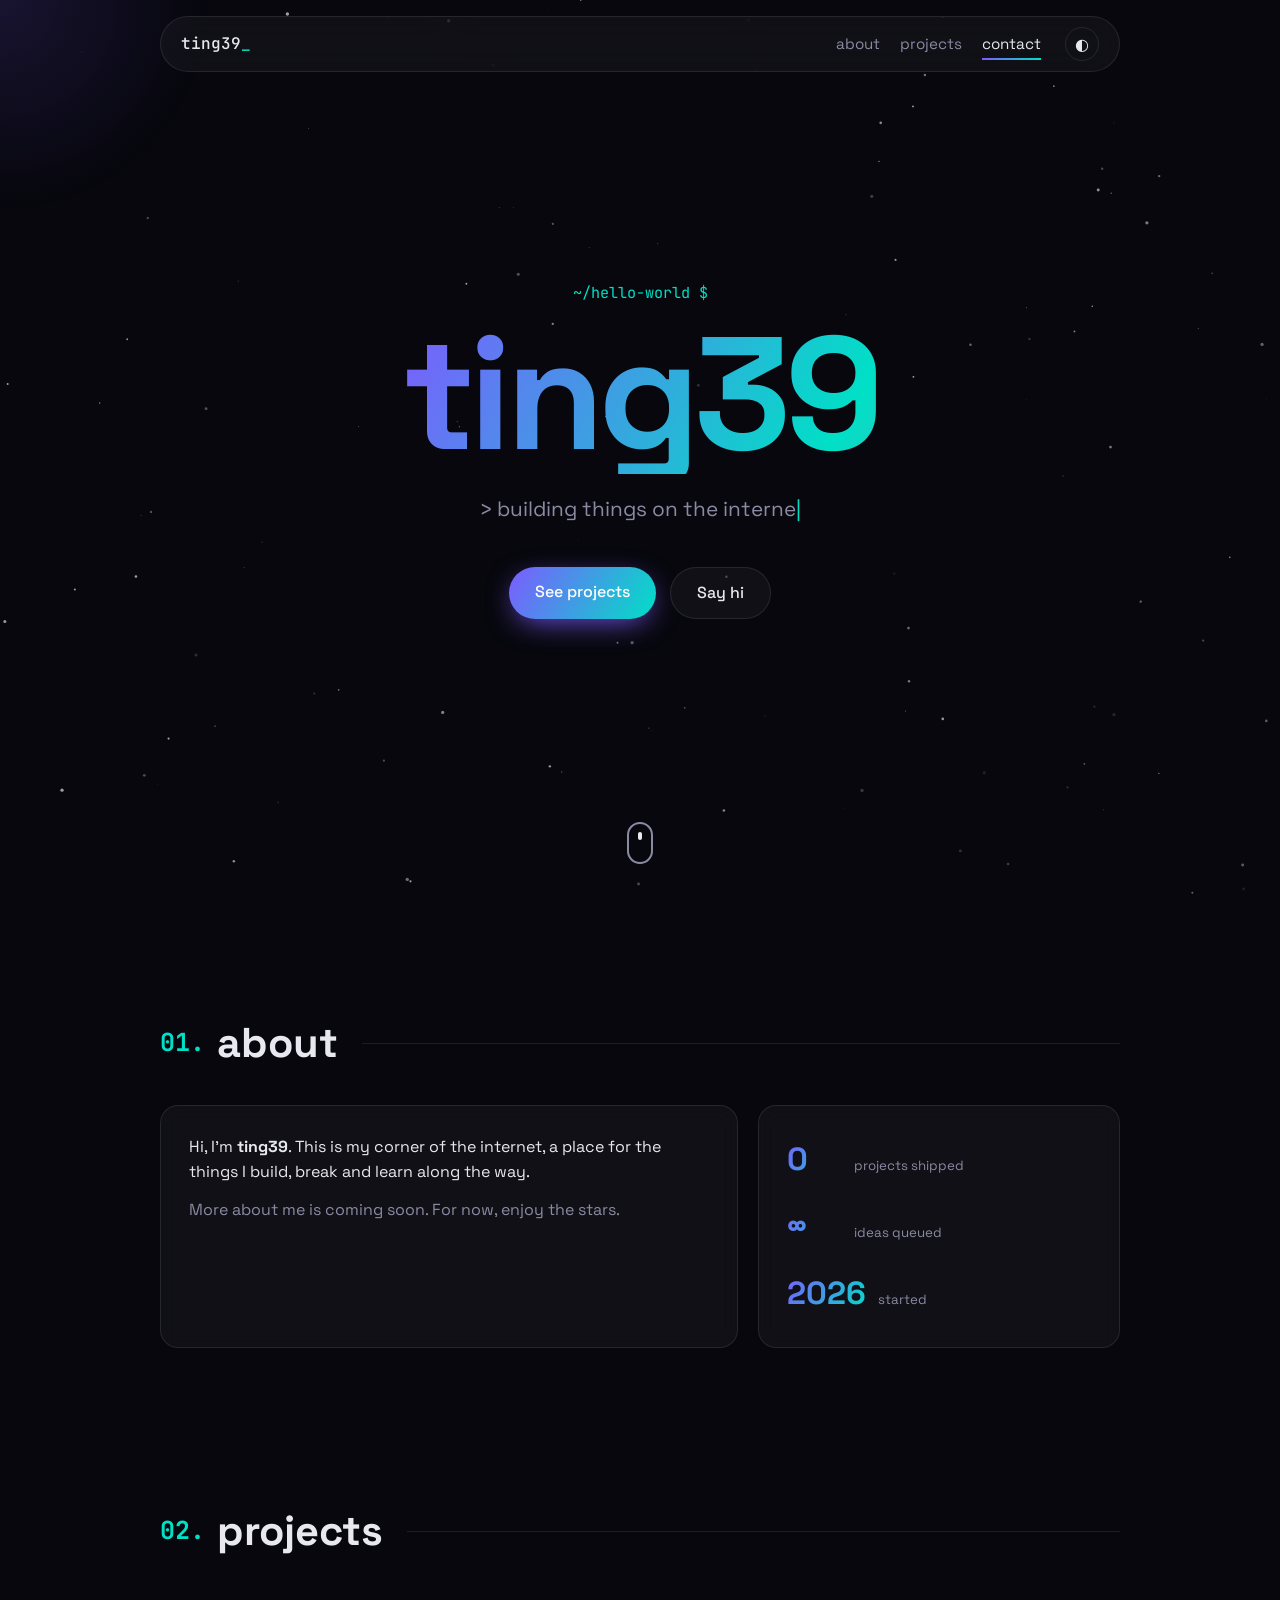
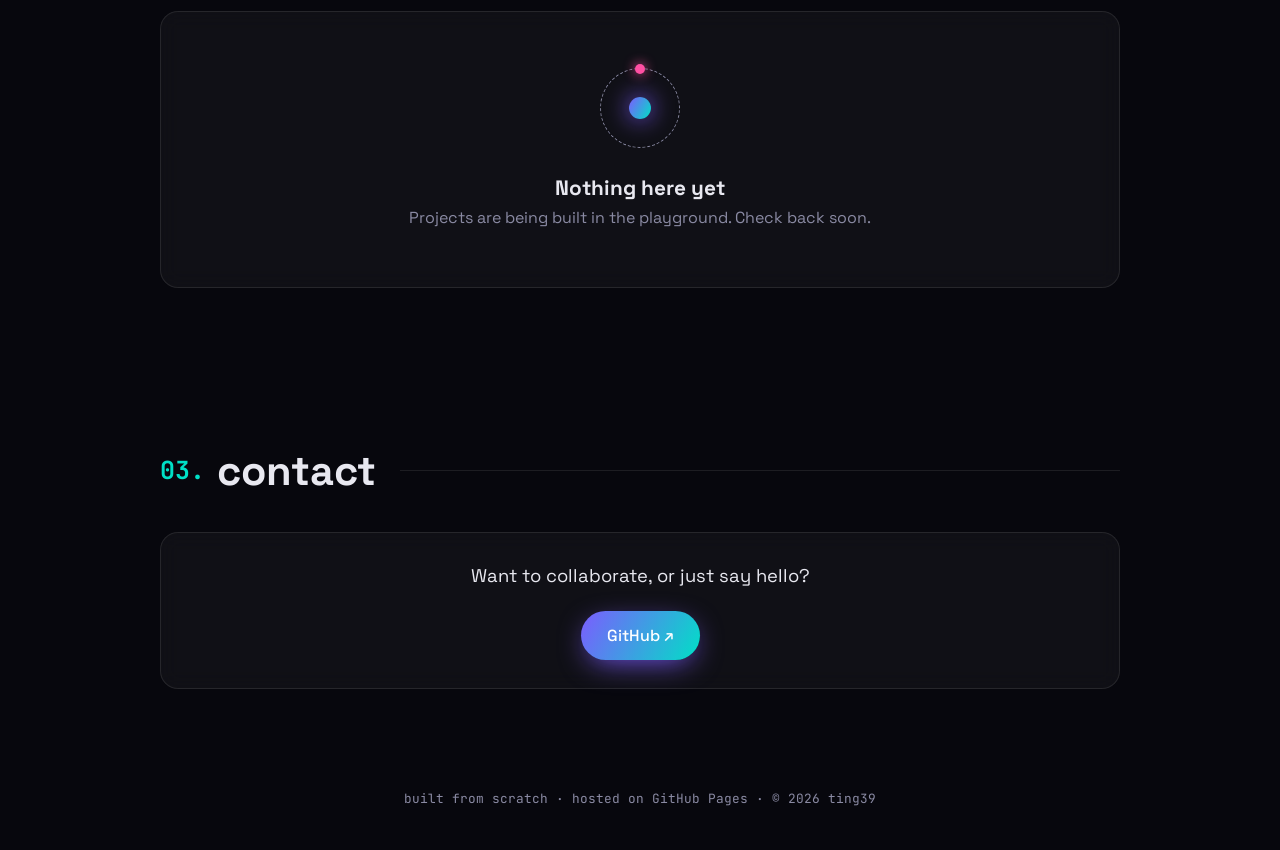
==== index.html @ 43d76b83 "Initial homepage: starfield hero, about, projects, contact Co-Authored-By: Claude Opus 5.5 <noreply@" ====
<!doctype html>
<html lang="en">
<head>
  <meta charset="utf-8">
  <meta name="viewport" content="width=device-width, initial-scale=1">
  <title>ting39</title>
  <meta name="description" content="ting39 — personal homepage, projects and experiments.">
  <link rel="icon" href="data:image/svg+xml,<svg xmlns='http://www.w3.org/2000/svg' viewBox='0 0 100 100'><text y='.9em' font-size='90'>✦</text></svg>">
  <link rel="preconnect" href="https://fonts.googleapis.com">
  <link rel="preconnect" href="https://fonts.gstatic.com" crossorigin>
  <link href="https://fonts.googleapis.com/css2?family=Space+Grotesk:wght@400;500;700&family=JetBrains+Mono:wght@400;500&display=swap" rel="stylesheet">
  <link rel="stylesheet" href="style.css">
</head>
<body>
  <canvas id="sky" aria-hidden="true"></canvas>
  <div class="cursor-glow" aria-hidden="true"></div>

  <header class="nav">
    <a class="logo" href="#top">ting39<span class="blink">_</span></a>
    <nav>
      <a href="#about">about</a>
      <a href="#projects">projects</a>
      <a href="#contact">contact</a>
    </nav>
    <button class="theme-toggle" id="themeToggle" aria-label="Toggle light/dark theme">◐</button>
  </header>

  <main id="top">
    <!-- HERO -->
    <section class="hero">
      <p class="mono kicker">~/hello-world $</p>
      <h1 class="glitch" data-text="ting39">ting39</h1>
      <p class="tagline">
        <span class="mono">&gt;</span> <span id="typed"></span><span class="caret">|</span>
      </p>
      <div class="hero-actions">
        <a class="btn primary" href="#projects">See projects</a>
        <a class="btn ghost" href="#contact">Say hi</a>
      </div>
      <a class="scroll-hint" href="#about" aria-label="Scroll down"><span></span></a>
    </section>

    <!-- ABOUT -->
    <section id="about" class="section reveal">
      <h2><span class="num">01.</span> about</h2>
      <div class="about-grid">
        <div class="card about-text">
          <p>Hi, I'm <strong>ting39</strong>. This is my corner of the internet, a place for the things I build, break and learn along the way.</p>
          <p class="muted">More about me is coming soon. For now, enjoy the stars.</p>
        </div>
        <div class="card stats">
          <div><span class="stat" data-count="0">0</span><small>projects shipped</small></div>
          <div><span class="stat">∞</span><small>ideas queued</small></div>
          <div><span class="stat" id="year"></span><small>started</small></div>
        </div>
      </div>
    </section>

    <!-- PROJECTS -->
    <section id="projects" class="section reveal">
      <h2><span class="num">02.</span> projects</h2>
      <div class="filters" id="filters"></div>
      <div class="project-grid" id="projectGrid"></div>
      <div class="empty card" id="emptyState" hidden>
        <div class="orbit"><span></span></div>
        <h3>Nothing here yet</h3>
        <p class="muted">Projects are being built in the playground. Check back soon.</p>
      </div>
    </section>

    <!-- CONTACT -->
    <section id="contact" class="section reveal">
      <h2><span class="num">03.</span> contact</h2>
      <div class="card contact">
        <p>Want to collaborate, or just say hello?</p>
        <div class="links">
          <a class="btn primary" href="https://github.com/ting39" target="_blank" rel="noopener">GitHub ↗</a>
        </div>
      </div>
    </section>
  </main>

  <footer>
    <p class="mono">built from scratch · hosted on GitHub Pages · © <span id="footYear"></span> ting39</p>
  </footer>

  <script src="projects.js"></script>
  <script src="script.js"></script>
</body>
</html>
---- style.css ----
:root {
  --bg: #07070d;
  --bg-2: #0e0e1a;
  --fg: #e8e8f0;
  --muted: #8a8aa3;
  --card: rgba(255, 255, 255, 0.04);
  --border: rgba(255, 255, 255, 0.09);
  --a1: #7c5cff;
  --a2: #00e0c6;
  --a3: #ff4fa3;
  --star: 232, 232, 240;
  --radius: 18px;
}
:root[data-theme="light"] {
  --bg: #f6f5fb;
  --bg-2: #ecebf5;
  --fg: #16161f;
  --muted: #5d5d72;
  --card: rgba(255, 255, 255, 0.7);
  --border: rgba(20, 20, 40, 0.1);
  --star: 90, 80, 160;
}

* { box-sizing: border-box; margin: 0; padding: 0; }
html { scroll-behavior: smooth; }
body {
  font-family: "Space Grotesk", system-ui, sans-serif;
  background: var(--bg);
  color: var(--fg);
  line-height: 1.6;
  overflow-x: hidden;
  transition: background .4s, color .4s;
}
a { color: inherit; text-decoration: none; }
.mono { font-family: "JetBrains Mono", monospace; }
.muted { color: var(--muted); }

#sky { position: fixed; inset: 0; z-index: -2; }
.cursor-glow {
  position: fixed; width: 500px; height: 500px; border-radius: 50%;
  pointer-events: none; z-index: -1; left: 0; top: 0;
  background: radial-gradient(circle, rgba(124, 92, 255, .15), transparent 60%);
  transform: translate(-50%, -50%);
  transition: opacity .3s;
}

/* NAV */
.nav {
  position: fixed; top: 16px; left: 50%; transform: translateX(-50%);
  width: min(960px, calc(100% - 32px));
  display: flex; align-items: center; gap: 24px;
  padding: 10px 20px; border-radius: 999px;
  background: var(--card); border: 1px solid var(--border);
  backdrop-filter: blur(14px); -webkit-backdrop-filter: blur(14px);
  z-index: 10;
}
.logo { font-family: "JetBrains Mono", monospace; font-weight: 500; }
.blink { animation: blink 1s steps(1) infinite; color: var(--a2); }
.nav nav { display: flex; gap: 20px; margin-left: auto; }
.nav nav a { color: var(--muted); font-size: .95rem; position: relative; transition: color .2s; }
.nav nav a:hover, .nav nav a.active { color: var(--fg); }
.nav nav a::after {
  content: ""; position: absolute; left: 0; bottom: -4px; height: 2px; width: 0;
  background: linear-gradient(90deg, var(--a1), var(--a2)); transition: width .3s;
}
.nav nav a:hover::after, .nav nav a.active::after { width: 100%; }
.theme-toggle {
  background: none; border: 1px solid var(--border); color: var(--fg);
  width: 34px; height: 34px; border-radius: 50%; cursor: pointer; font-size: 1rem;
  transition: transform .4s;
}
.theme-toggle:hover { transform: rotate(180deg); }

/* HERO */
.hero {
  min-height: 100vh; display: flex; flex-direction: column;
  justify-content: center; align-items: center; text-align: center;
  padding: 0 16px; position: relative;
}
.kicker { color: var(--a2); font-size: .95rem; margin-bottom: 8px; }
.glitch {
  font-size: clamp(4rem, 16vw, 10rem); font-weight: 700; letter-spacing: -0.04em; line-height: 1;
  background: linear-gradient(120deg, var(--a1), var(--a2), var(--a3), var(--a1));
  background-size: 300% 100%;
  -webkit-background-clip: text; background-clip: text; color: transparent;
  animation: shift 8s ease-in-out infinite;
  position: relative;
}
.glitch::before, .glitch::after {
  content: attr(data-text); position: absolute; inset: 0;
  background: inherit; -webkit-background-clip: text; background-clip: text;
  opacity: 0;
}
.glitch:hover::before { animation: glitch1 .4s linear infinite; opacity: .8; }
.glitch:hover::after { animation: glitch2 .4s linear infinite; opacity: .8; }
.tagline { margin-top: 18px; font-size: clamp(1rem, 2.6vw, 1.3rem); color: var(--muted); min-height: 2em; }
.caret { animation: blink 1s steps(1) infinite; color: var(--a2); }
.hero-actions { display: flex; gap: 14px; margin-top: 34px; flex-wrap: wrap; justify-content: center; }

.btn {
  display: inline-block; padding: 12px 26px; border-radius: 999px; font-weight: 500;
  transition: transform .2s, box-shadow .3s, background .3s;
}
.btn:hover { transform: translateY(-2px); }
.btn.primary {
  background: linear-gradient(120deg, var(--a1), var(--a2)); color: #fff;
  box-shadow: 0 8px 30px -8px var(--a1);
}
.btn.primary:hover { box-shadow: 0 12px 40px -6px var(--a2); }
.btn.ghost { border: 1px solid var(--border); background: var(--card); }

.scroll-hint {
  position: absolute; bottom: 36px; width: 26px; height: 42px;
  border: 2px solid var(--muted); border-radius: 14px;
}
.scroll-hint span {
  position: absolute; left: 50%; top: 8px; width: 4px; height: 8px; margin-left: -2px;
  background: var(--fg); border-radius: 2px; animation: scroll 1.8s infinite;
}

/* SECTIONS */
.section { width: min(960px, calc(100% - 32px)); margin: 0 auto; padding: 110px 0 40px; }
.section h2 { font-size: clamp(1.8rem, 5vw, 2.6rem); margin-bottom: 28px; display: flex; align-items: center; gap: 12px; }
.section h2::after { content: ""; flex: 1; height: 1px; background: var(--border); margin-left: 12px; }
.num { font-family: "JetBrains Mono", monospace; color: var(--a2); font-size: .6em; }

.card {
  background: var(--card); border: 1px solid var(--border); border-radius: var(--radius);
  padding: 28px; backdrop-filter: blur(10px); -webkit-backdrop-filter: blur(10px);
}
.about-grid { display: grid; grid-template-columns: 1.6fr 1fr; gap: 20px; }
.about-text p + p { margin-top: 12px; }
.stats { display: grid; gap: 16px; }
.stats > div { display: flex; align-items: baseline; gap: 12px; }
.stat {
  font-size: 2rem; font-weight: 700; min-width: 2.6ch;
  background: linear-gradient(120deg, var(--a1), var(--a2));
  -webkit-background-clip: text; background-clip: text; color: transparent;
}
.stats small { color: var(--muted); }

/* PROJECTS */
.filters { display: flex; gap: 8px; flex-wrap: wrap; margin-bottom: 18px; }
.filters button {
  font: inherit; font-size: .85rem; padding: 6px 14px; border-radius: 999px; cursor: pointer;
  background: var(--card); color: var(--muted); border: 1px solid var(--border);
}
.filters button.on { color: var(--fg); border-color: var(--a1); }
.project-grid { display: grid; grid-template-columns: repeat(auto-fill, minmax(270px, 1fr)); gap: 20px; }
.project {
  position: relative; overflow: hidden; transition: transform .3s, border-color .3s;
  transform-style: preserve-3d;
}
.project:hover { border-color: var(--a1); }
.project .emoji { font-size: 2rem; }
.project h3 { margin: 10px 0 6px; }
.project p { color: var(--muted); font-size: .95rem; }
.project .tags { display: flex; gap: 6px; flex-wrap: wrap; margin-top: 14px; }
.project .tags span { font-family: "JetBrains Mono", monospace; font-size: .75rem; color: var(--a2); }
.project .plinks { display: flex; gap: 14px; margin-top: 16px; font-size: .9rem; }
.project .plinks a:hover { color: var(--a2); }

.empty { text-align: center; padding: 56px 24px; }
.empty h3 { margin-top: 24px; font-size: 1.3rem; }
.orbit {
  width: 80px; height: 80px; margin: 0 auto; border-radius: 50%;
  border: 1px dashed var(--muted); position: relative; animation: spin 6s linear infinite;
}
.orbit::before {
  content: ""; position: absolute; inset: 28px; border-radius: 50%;
  background: linear-gradient(120deg, var(--a1), var(--a2));
  box-shadow: 0 0 24px var(--a1);
}
.orbit span {
  position: absolute; top: -5px; left: 50%; width: 10px; height: 10px; margin-left: -5px;
  border-radius: 50%; background: var(--a3); box-shadow: 0 0 12px var(--a3);
}

/* CONTACT */
.contact { text-align: center; }
.contact p { font-size: 1.15rem; margin-bottom: 20px; }
.links { display: flex; gap: 14px; justify-content: center; flex-wrap: wrap; }

footer { text-align: center; padding: 60px 16px 40px; color: var(--muted); font-size: .8rem; }

/* REVEAL */
.reveal { opacity: 0; transform: translateY(40px); transition: opacity .8s, transform .8s; }
.reveal.in { opacity: 1; transform: none; }

@keyframes blink { 50% { opacity: 0; } }
@keyframes shift { 0%, 100% { background-position: 0% 50%; } 50% { background-position: 100% 50%; } }
@keyframes scroll { 0% { opacity: 1; transform: translateY(0); } 100% { opacity: 0; transform: translateY(14px); } }
@keyframes spin { to { transform: rotate(360deg); } }
@keyframes glitch1 { 0%,100% { transform: translate(0); } 25% { transform: translate(-3px, 2px); } 50% { transform: translate(3px, -1px); } 75% { transform: translate(-1px, -2px); } }
@keyframes glitch2 { 0%,100% { transform: translate(0); } 25% { transform: translate(3px, -2px); } 50% { transform: translate(-3px, 1px); } 75% { transform: translate(2px, 2px); } }

@media (max-width: 680px) {
  .nav { gap: 12px; padding: 8px 14px; }
  .nav nav { gap: 12px; }
  .nav nav a { font-size: .85rem; }
  .about-grid { grid-template-columns: 1fr; }
  .cursor-glow { display: none; }
}
@media (prefers-reduced-motion: reduce) {
  *, *::before, *::after { animation: none !important; transition: none !important; }
  .reveal { opacity: 1; transform: none; }
}
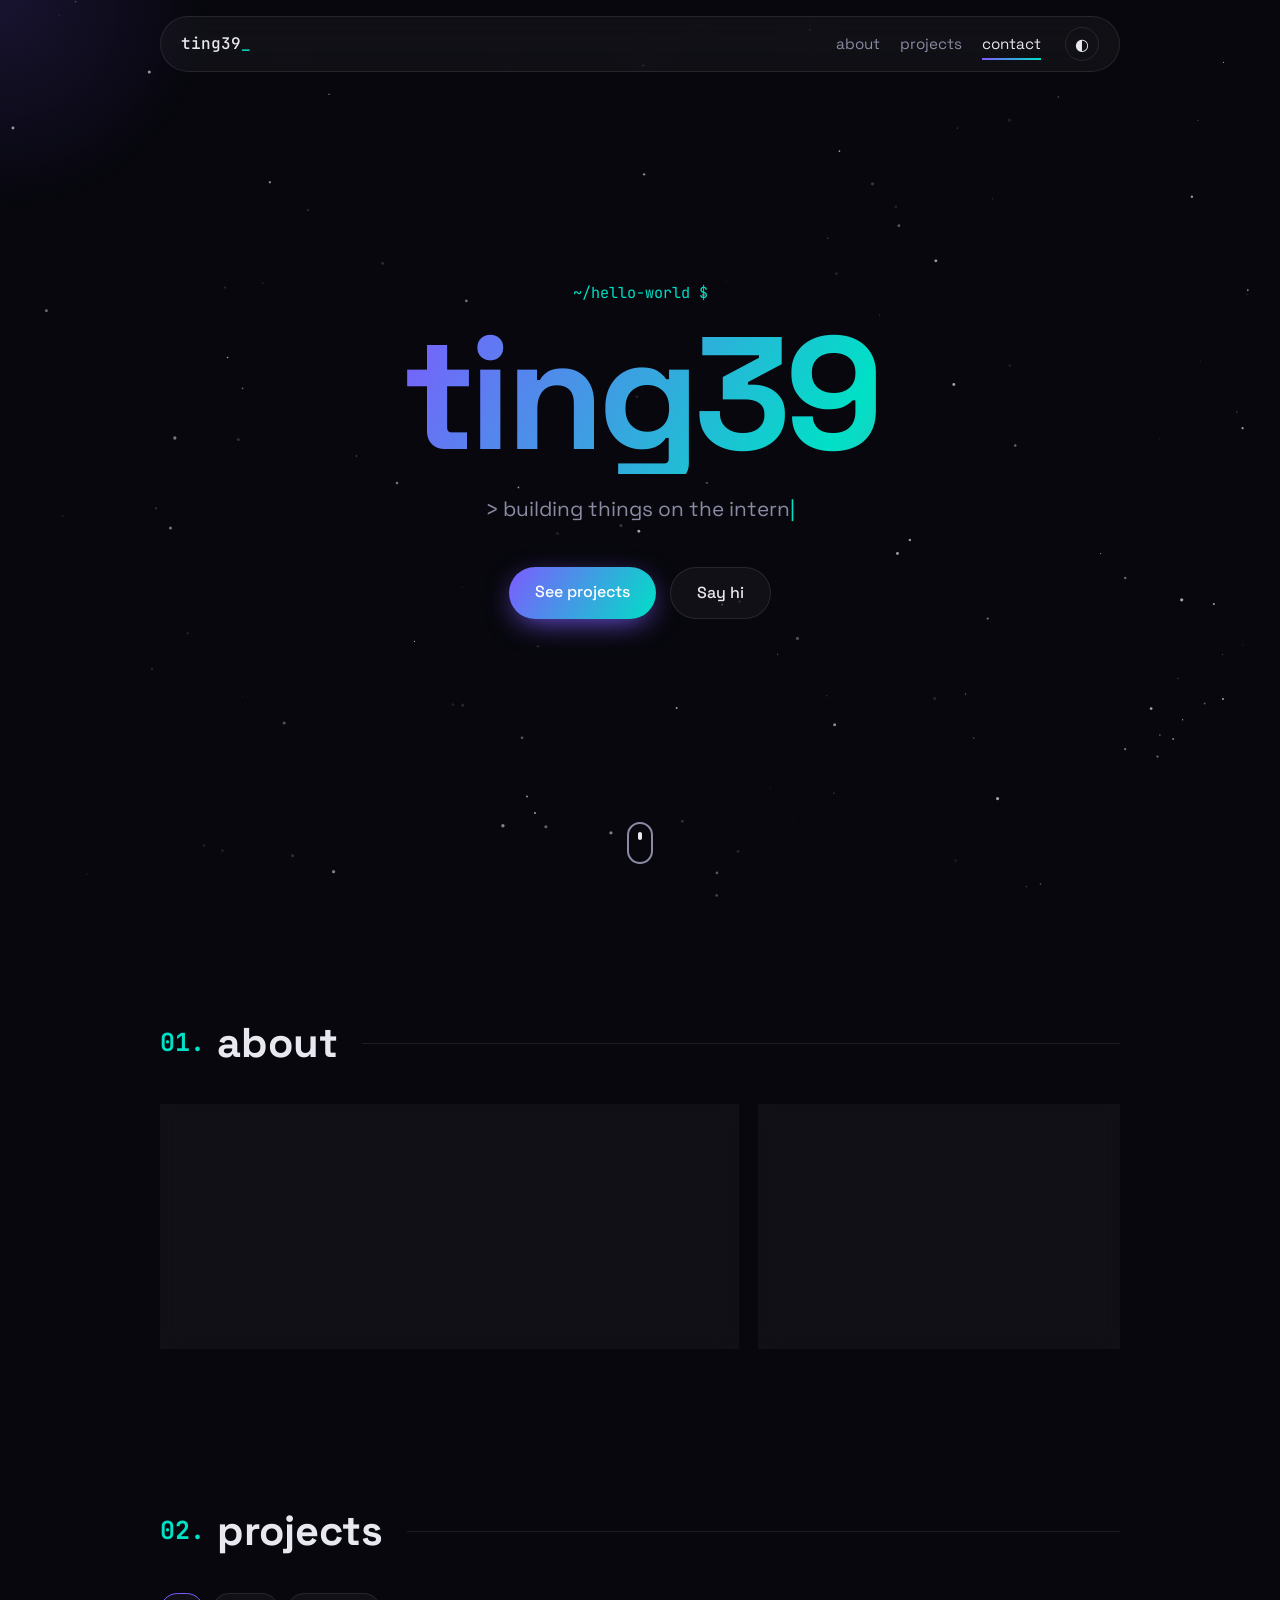
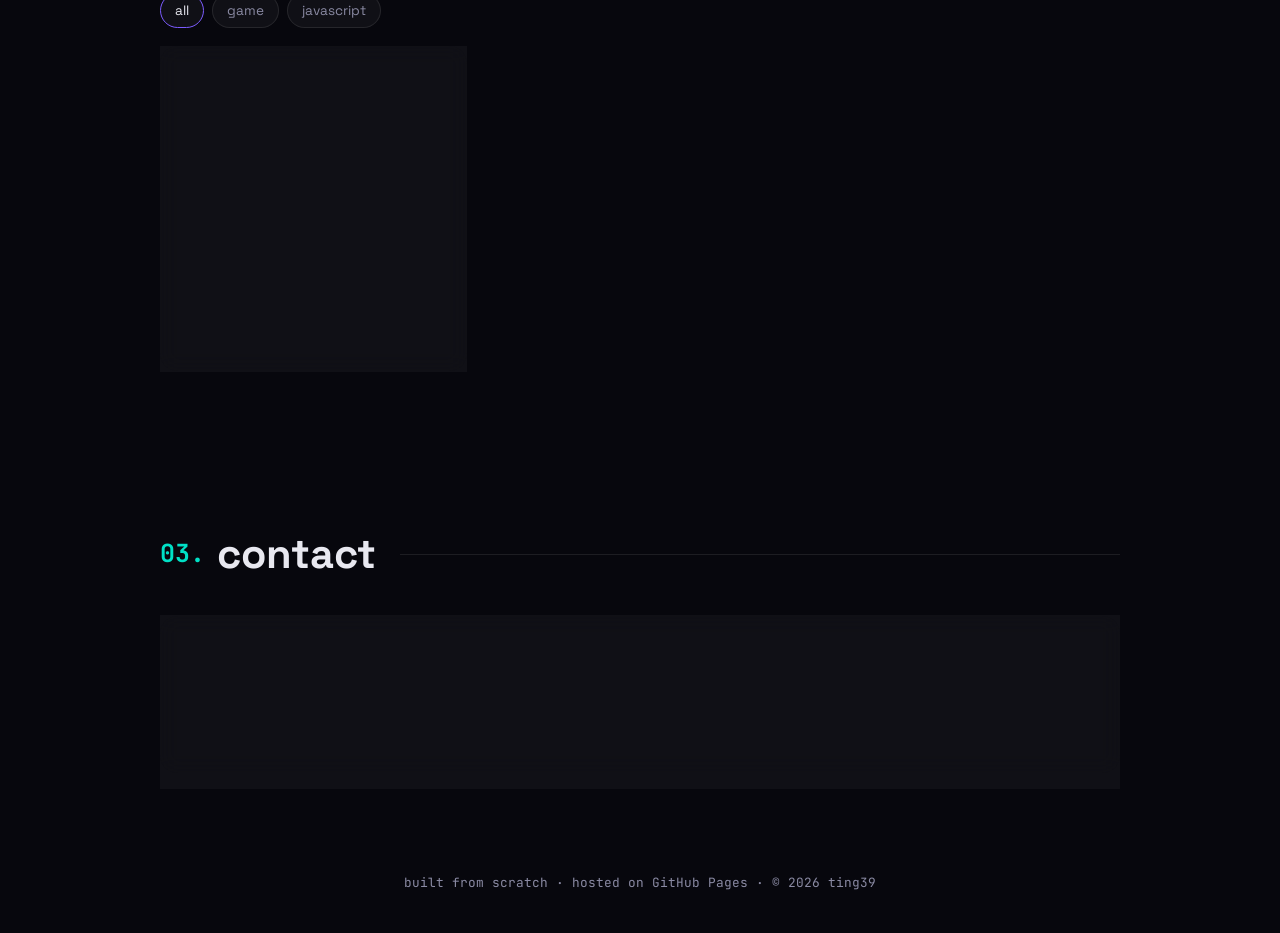
==== commit d1178a90: "Add weekly Spotify top-5 'on repeat' section A scheduled GitHub Action fetches the top 5 tracks (las" ====
--- a/index.html
+++ b/index.html
@@ -20,6 +20,7 @@
     <nav>
       <a href="#about">about</a>
       <a href="#projects">projects</a>
+      <a href="#music" id="musicNav" hidden>music</a>
       <a href="#contact">contact</a>
     </nav>
     <button class="theme-toggle" id="themeToggle" aria-label="Toggle light/dark theme">◐</button>
@@ -68,9 +69,17 @@
       </div>
     </section>
 
+    <!-- MUSIC (filled weekly from Spotify by .github/workflows/spotify.yml) -->
+    <section id="music" class="section reveal" hidden>
+      <h2><span class="num">03.</span> on repeat</h2>
+      <p class="muted music-sub">My most-played songs on Spotify over the last 4 weeks.</p>
+      <ol class="tracks" id="tracks"></ol>
+      <p class="mono music-foot"><span class="spotify-dot"></span> via <a href="https://open.spotify.com" target="_blank" rel="noopener">Spotify</a> · updated weekly · last <span id="musicUpdated"></span></p>
+    </section>
+
     <!-- CONTACT -->
     <section id="contact" class="section reveal">
-      <h2><span class="num">03.</span> contact</h2>
+      <h2><span class="num" id="contactNum">03.</span> contact</h2>
       <div class="card contact">
         <p>Want to collaborate, or just say hello?</p>
         <div class="links">
--- a/style.css
+++ b/style.css
@@ -176,6 +176,35 @@
   border-radius: 50%; background: var(--a3); box-shadow: 0 0 12px var(--a3);
 }
 
+/* MUSIC */
+[hidden] { display: none !important; }
+.music-sub { margin: -14px 0 18px; }
+.tracks { list-style: none; display: grid; gap: 10px; }
+.track {
+  display: flex; align-items: center; gap: 16px; padding: 12px 18px;
+  transition: transform .25s, border-color .25s;
+}
+a.track:hover { transform: translateX(6px); border-color: #1db954; }
+.track .rank { font-family: "JetBrains Mono", monospace; font-size: 1.3rem; color: var(--muted); width: 1.4ch; text-align: right; }
+.tracks li:first-child .rank { color: #1db954; }
+.track img, .track .noart {
+  width: 56px; height: 56px; border-radius: 8px; flex: none; object-fit: cover;
+  box-shadow: 0 6px 20px -8px rgba(0, 0, 0, .6);
+}
+.track .noart { display: grid; place-items: center; background: var(--card); font-size: 1.4rem; }
+.track .meta { display: flex; flex-direction: column; min-width: 0; flex: 1; }
+.track .meta b, .track .meta small { white-space: nowrap; overflow: hidden; text-overflow: ellipsis; }
+.track .meta small { color: var(--muted); }
+.eq { display: flex; gap: 3px; align-items: flex-end; height: 18px; opacity: 0; transition: opacity .3s; }
+.eq i { width: 3px; background: #1db954; border-radius: 2px; animation: eq 0.9s ease-in-out infinite; }
+.eq i:nth-child(2) { animation-delay: -.3s; }
+.eq i:nth-child(3) { animation-delay: -.6s; }
+a.track:hover .eq, .tracks li:first-child .eq { opacity: 1; }
+.music-foot { margin-top: 14px; font-size: .78rem; color: var(--muted); display: flex; align-items: center; gap: 6px; flex-wrap: wrap; }
+.music-foot a { color: #1db954; }
+.spotify-dot { width: 8px; height: 8px; border-radius: 50%; background: #1db954; box-shadow: 0 0 10px #1db954; }
+@keyframes eq { 0%, 100% { height: 4px; } 50% { height: 18px; } }
+
 /* CONTACT */
 .contact { text-align: center; }
 .contact p { font-size: 1.15rem; margin-bottom: 20px; }
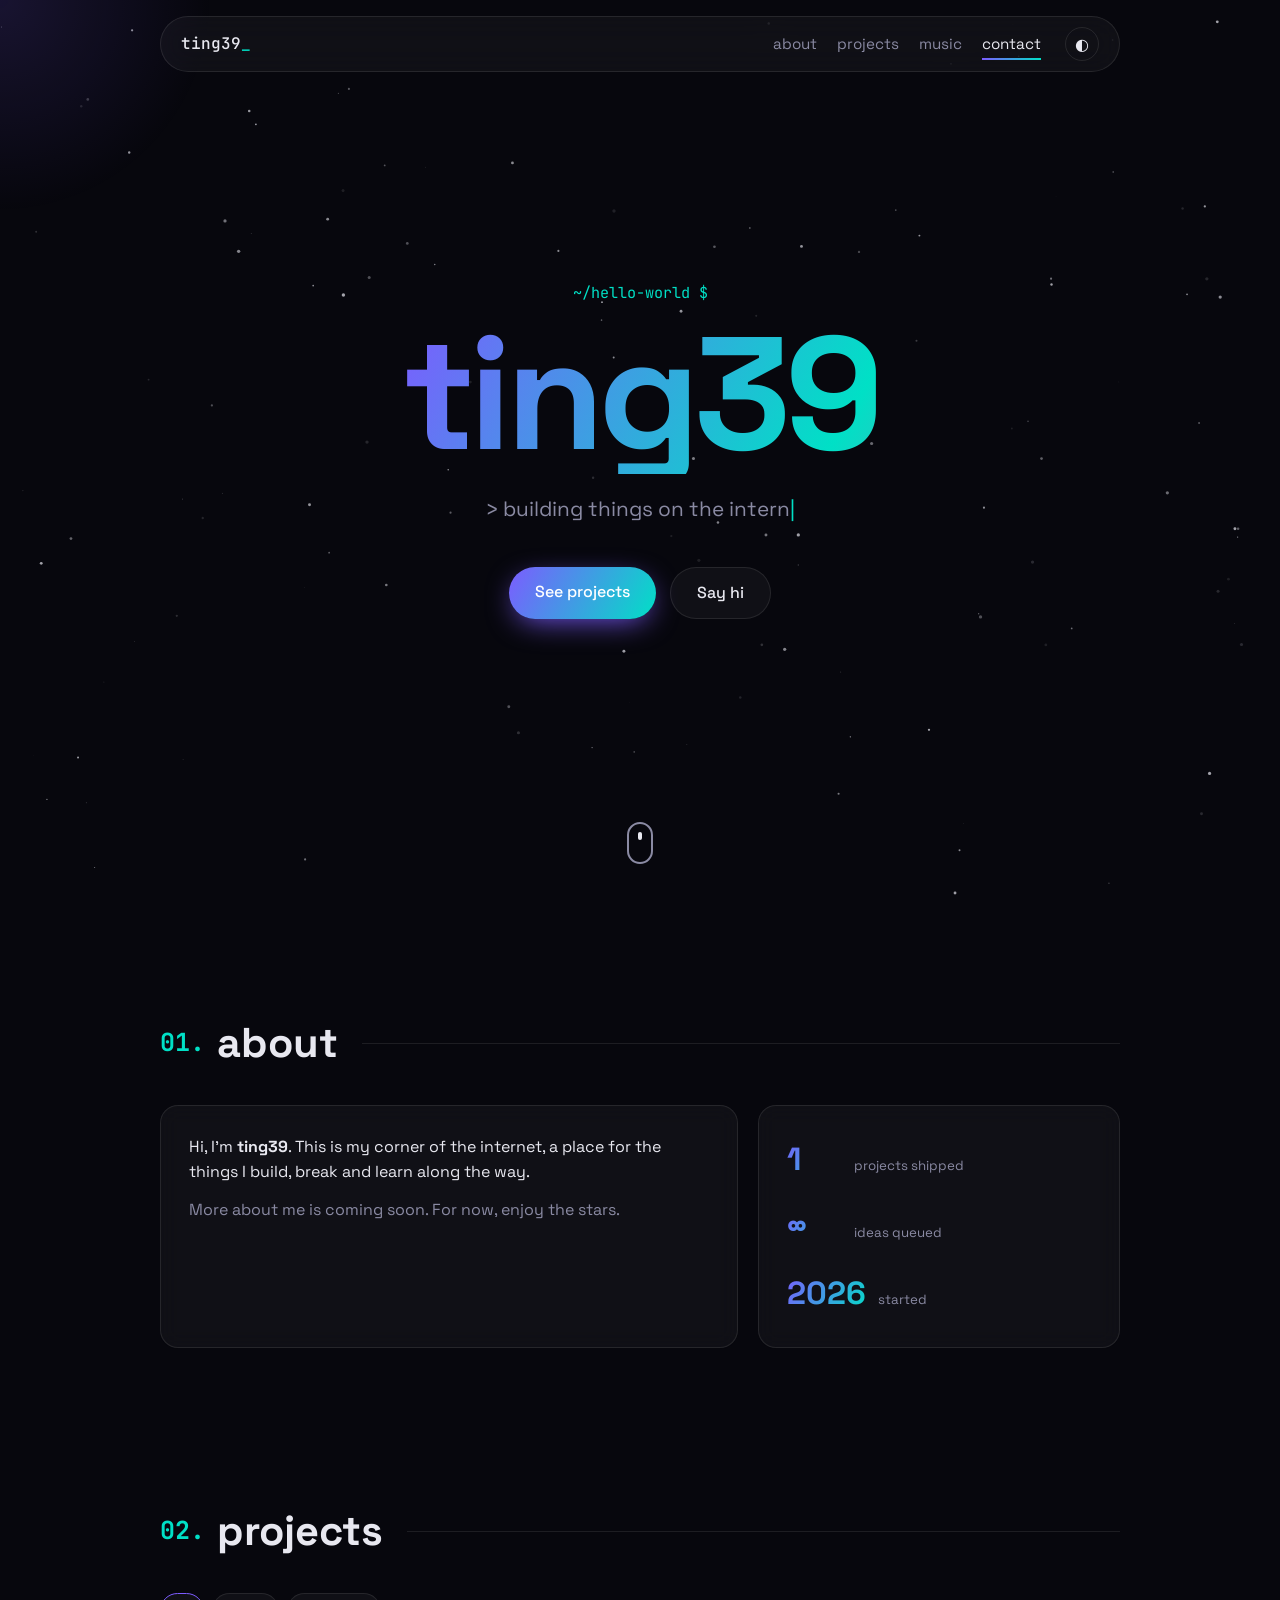
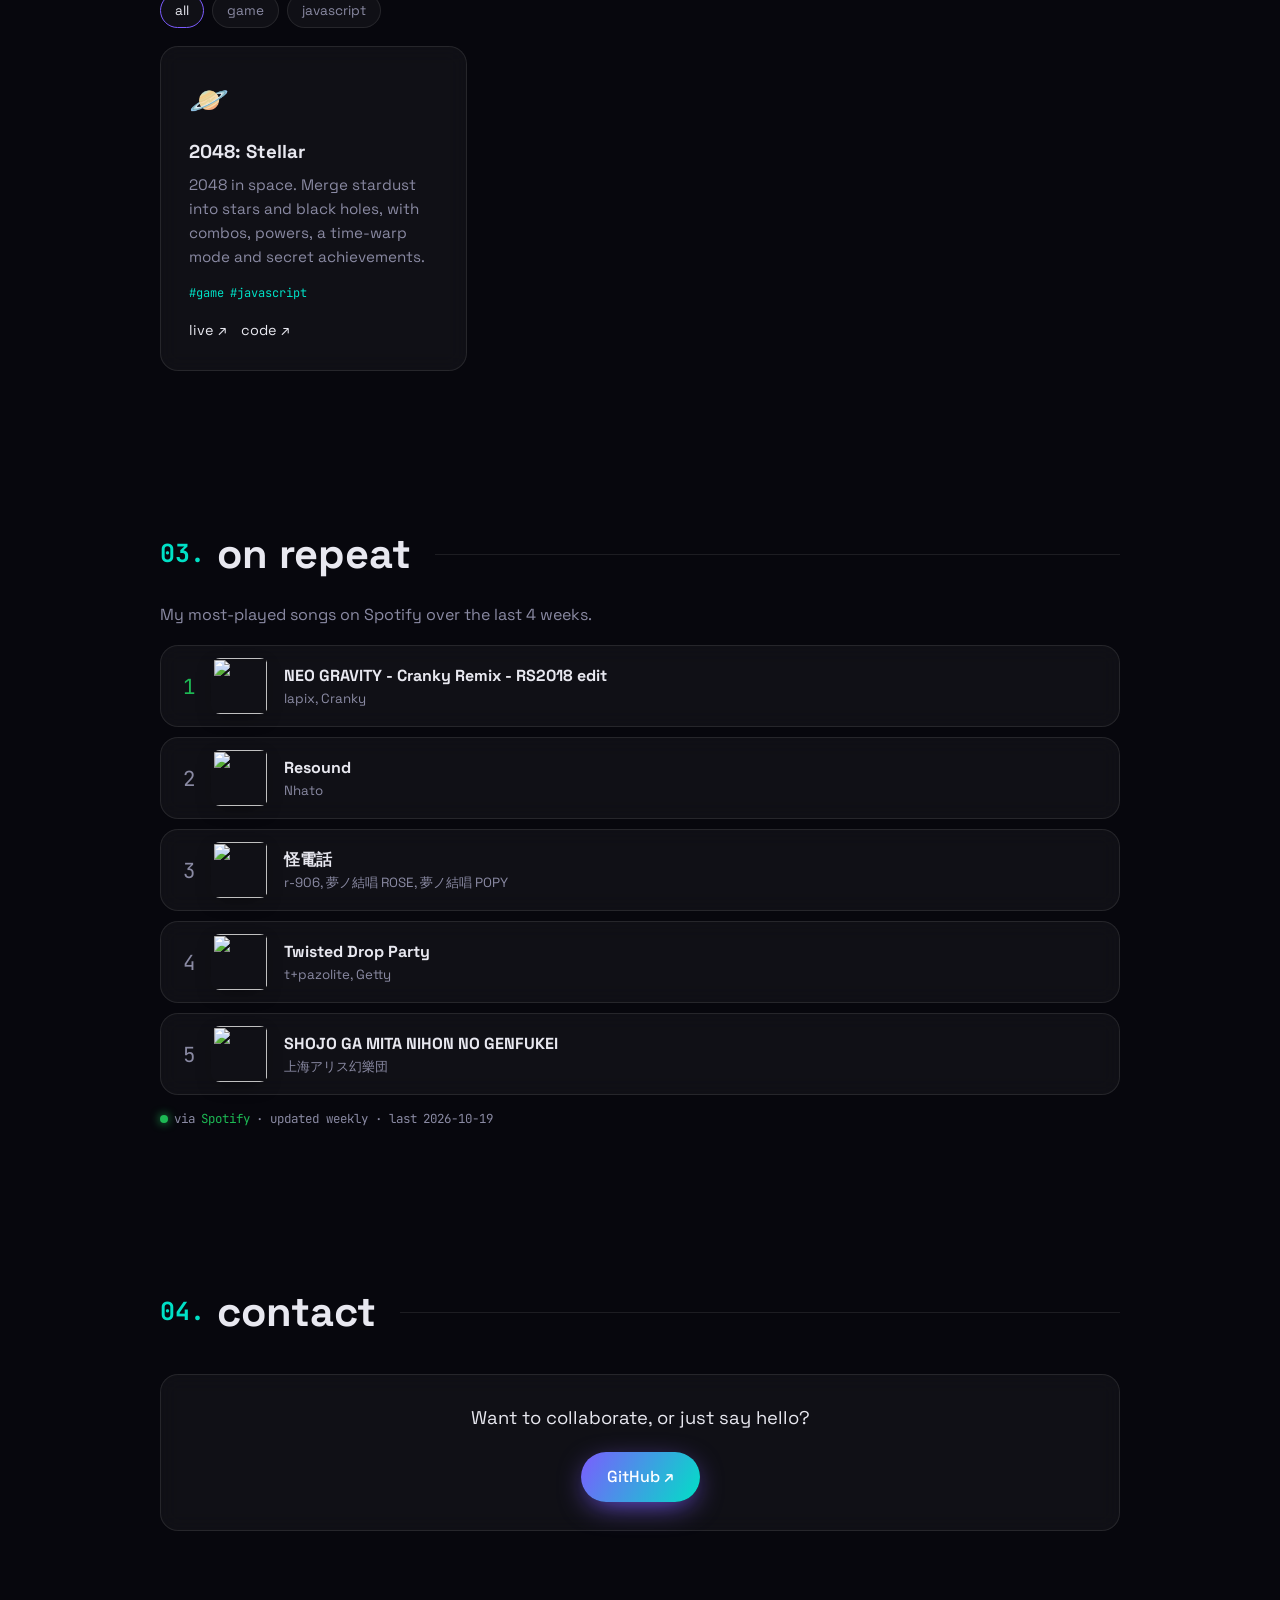
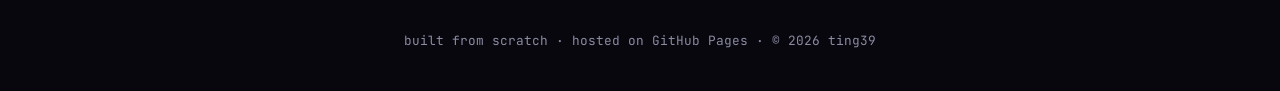
==== commit f0c5ef00: "Play top-5 songs in an on-page Spotify player One shared embed, loaded only on the first play click." ====
--- a/index.html
+++ b/index.html
@@ -74,6 +74,10 @@
       <h2><span class="num">03.</span> on repeat</h2>
       <p class="muted music-sub">My most-played songs on Spotify over the last 4 weeks.</p>
       <ol class="tracks" id="tracks"></ol>
+      <div class="player" id="player" hidden>
+        <div class="player-slot"><div class="player-loading mono">loading Spotify player…</div></div>
+        <p class="player-note">Signed in to Spotify in this browser? Full songs play here. Otherwise Spotify plays a 30-second preview.</p>
+      </div>
       <p class="mono music-foot"><span class="spotify-dot"></span> via <a href="https://open.spotify.com" target="_blank" rel="noopener">Spotify</a> · updated weekly · last <span id="musicUpdated"></span></p>
     </section>
 
--- a/style.css
+++ b/style.css
@@ -184,7 +184,28 @@
   display: flex; align-items: center; gap: 16px; padding: 12px 18px;
   transition: transform .25s, border-color .25s;
 }
-a.track:hover { transform: translateX(6px); border-color: #1db954; }
+.track:hover, .track.active { transform: translateX(6px); border-color: #1db954; }
+.track .meta a:hover b { color: #1db954; text-decoration: underline; text-underline-offset: 3px; }
+.track .art { position: relative; flex: none; width: 56px; height: 56px; }
+.track .play {
+  position: absolute; inset: 0; border: 0; border-radius: 8px; cursor: pointer;
+  background: rgba(0, 0, 0, .45); color: #fff; font-size: 1.1rem;
+  display: grid; place-items: center; opacity: 0; transition: opacity .2s, background .2s;
+}
+.track .play .ico {
+  width: 34px; height: 34px; border-radius: 50%; background: #1db954; color: #000;
+  display: grid; place-items: center; font-size: .8rem; padding-left: 2px;
+  box-shadow: 0 4px 14px -4px rgba(0, 0, 0, .7); transition: transform .2s;
+}
+.track:hover .play, .track.active .play, .track .play:focus-visible { opacity: 1; }
+.track .play:hover .ico { transform: scale(1.1); }
+.track.playing .play .ico { padding-left: 0; letter-spacing: -2px; }
+@media (hover: none) { .track .play { opacity: 1; background: rgba(0, 0, 0, .25); } }
+.player { margin-top: 14px; }
+.player-slot { min-height: 152px; border-radius: 12px; overflow: hidden; }
+.player-slot iframe { display: block; border-radius: 12px; }
+.player-loading { height: 152px; display: grid; place-items: center; color: var(--muted); background: var(--card); border: 1px solid var(--border); border-radius: 12px; font-size: .85rem; }
+.player-note { color: var(--muted); font-size: .78rem; margin-top: 8px; }
 .track .rank { font-family: "JetBrains Mono", monospace; font-size: 1.3rem; color: var(--muted); width: 1.4ch; text-align: right; }
 .tracks li:first-child .rank { color: #1db954; }
 .track img, .track .noart {
@@ -199,7 +220,9 @@
 .eq i { width: 3px; background: #1db954; border-radius: 2px; animation: eq 0.9s ease-in-out infinite; }
 .eq i:nth-child(2) { animation-delay: -.3s; }
 .eq i:nth-child(3) { animation-delay: -.6s; }
-a.track:hover .eq, .tracks li:first-child .eq { opacity: 1; }
+.track .eq i { animation-play-state: paused; }
+.track.playing .eq { opacity: 1; }
+.track.playing .eq i { animation-play-state: running; }
 .music-foot { margin-top: 14px; font-size: .78rem; color: var(--muted); display: flex; align-items: center; gap: 6px; flex-wrap: wrap; }
 .music-foot a { color: #1db954; }
 .spotify-dot { width: 8px; height: 8px; border-radius: 50%; background: #1db954; box-shadow: 0 0 10px #1db954; }
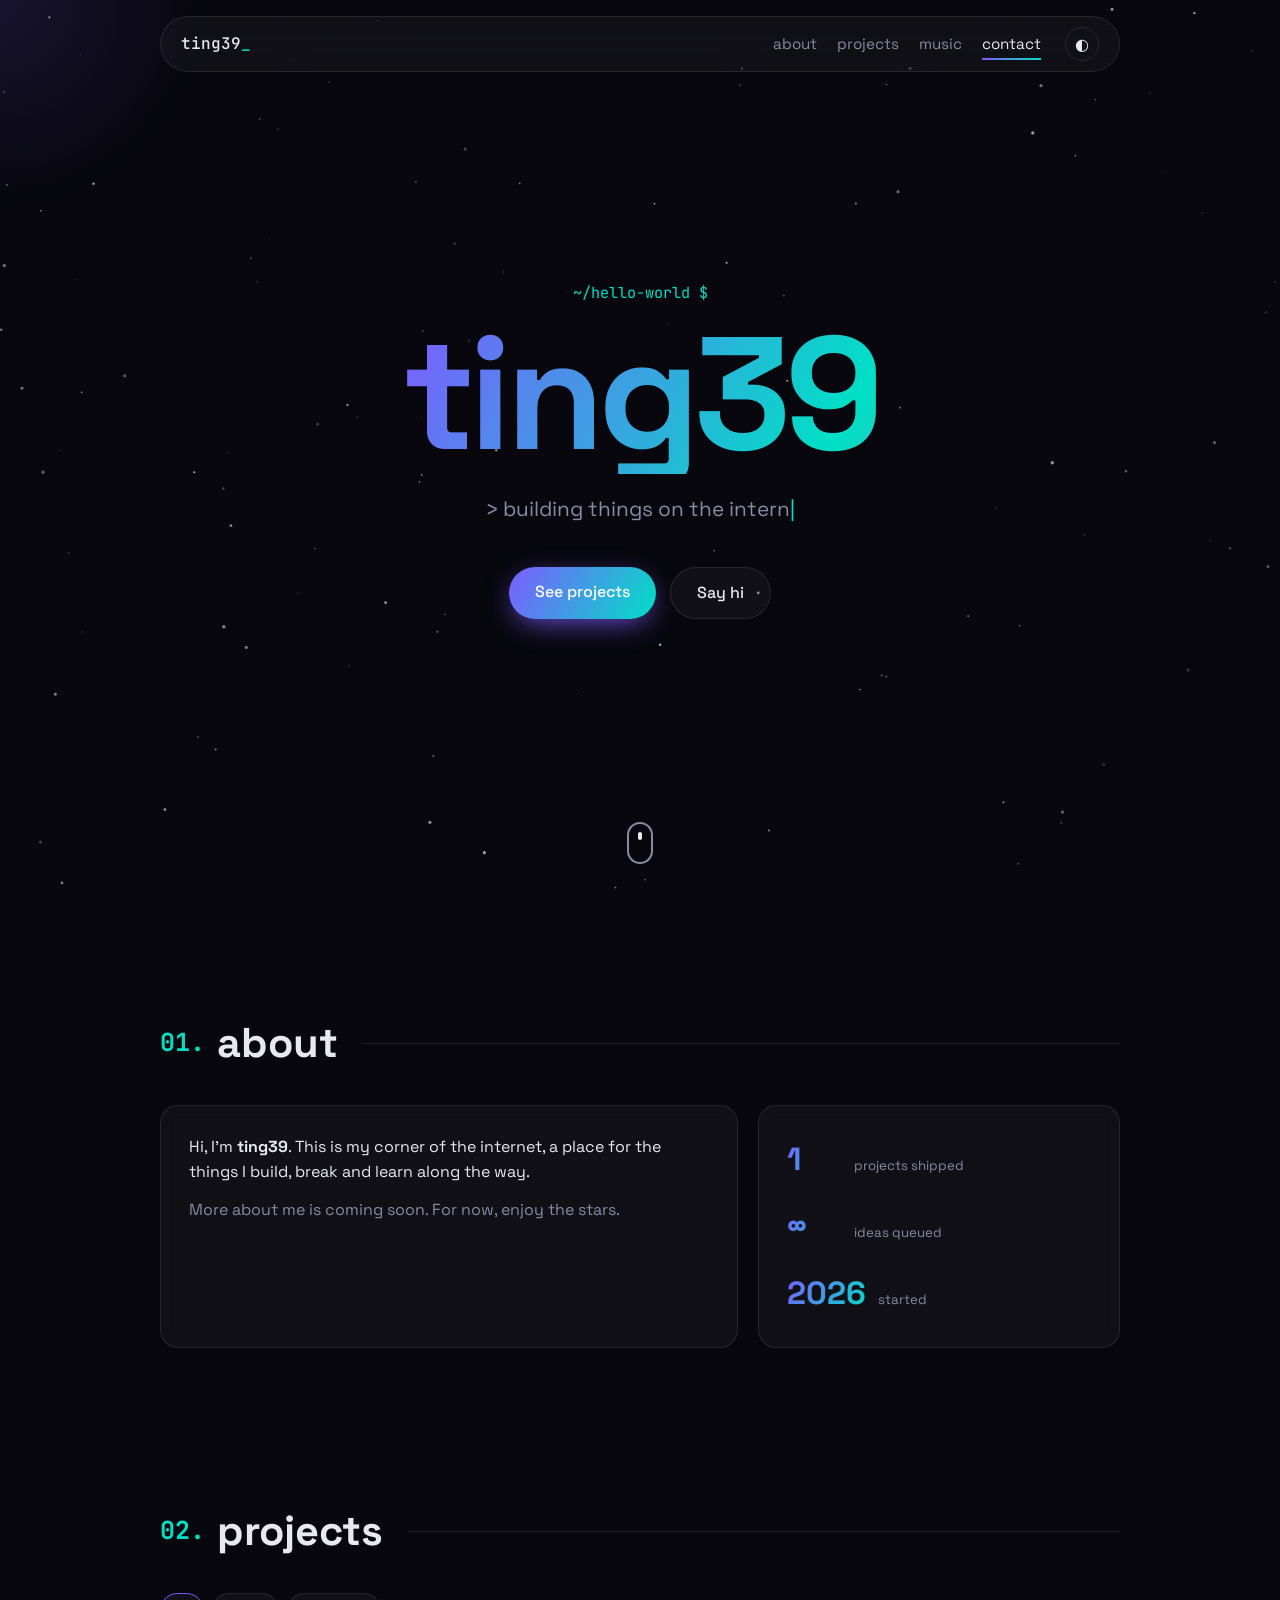
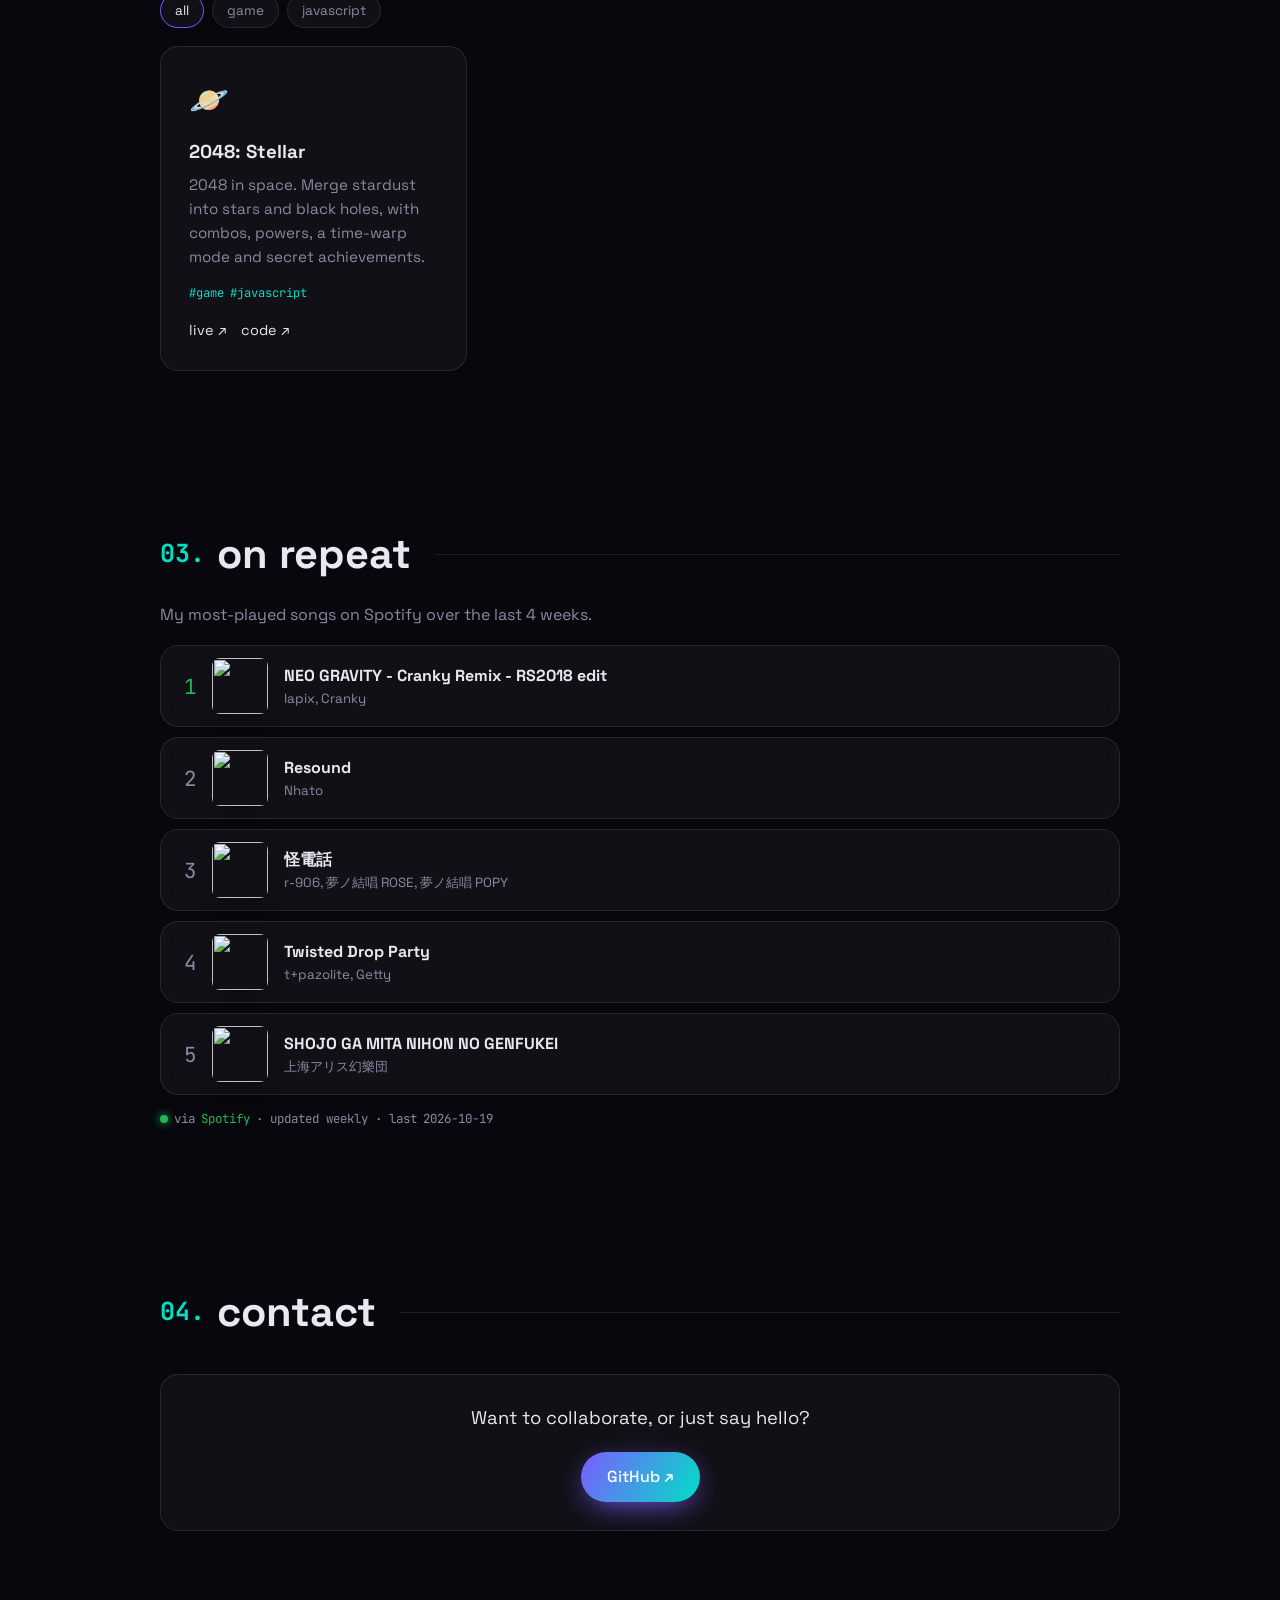
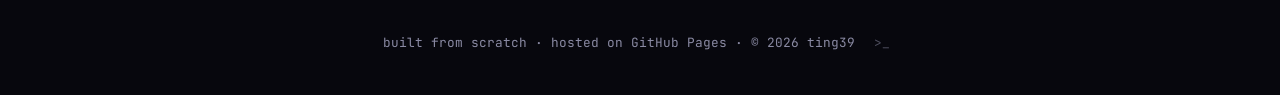
==== commit 25a96ae3: "Add t39sh, a secret terminal (press `) A lazy-loaded shell over a virtual filesystem built from the " ====
--- a/index.html
+++ b/index.html
@@ -29,7 +29,7 @@
   <main id="top">
     <!-- HERO -->
     <section class="hero">
-      <p class="mono kicker">~/hello-world $</p>
+      <p class="mono kicker"><button class="kicker-btn" type="button" data-terminal title="open a terminal (or press `)">~/hello-world $</button></p>
       <h1 class="glitch" data-text="ting39">ting39</h1>
       <p class="tagline">
         <span class="mono">&gt;</span> <span id="typed"></span><span class="caret">|</span>
@@ -94,7 +94,7 @@
   </main>
 
   <footer>
-    <p class="mono">built from scratch · hosted on GitHub Pages · © <span id="footYear"></span> ting39</p>
+    <p class="mono">built from scratch · hosted on GitHub Pages · © <span id="footYear"></span> ting39 <button class="term-btn" type="button" data-terminal aria-label="Open terminal" title="terminal (press `)">&gt;_</button></p>
   </footer>
 
   <script src="projects.js"></script>
--- a/style.css
+++ b/style.css
@@ -179,7 +179,7 @@
 /* MUSIC */
 [hidden] { display: none !important; }
 .music-sub { margin: -14px 0 18px; }
-.tracks { list-style: none; display: grid; gap: 10px; }
+.tracks { list-style: none; display: grid; grid-template-columns: minmax(0, 1fr); gap: 10px; }
 .track {
   display: flex; align-items: center; gap: 16px; padding: 12px 18px;
   transition: transform .25s, border-color .25s;
@@ -214,7 +214,7 @@
 }
 .track .noart { display: grid; place-items: center; background: var(--card); font-size: 1.4rem; }
 .track .meta { display: flex; flex-direction: column; min-width: 0; flex: 1; }
-.track .meta b, .track .meta small { white-space: nowrap; overflow: hidden; text-overflow: ellipsis; }
+.track .meta a, .track .meta b, .track .meta small { display: block; min-width: 0; white-space: nowrap; overflow: hidden; text-overflow: ellipsis; }
 .track .meta small { color: var(--muted); }
 .eq { display: flex; gap: 3px; align-items: flex-end; height: 18px; opacity: 0; transition: opacity .3s; }
 .eq i { width: 3px; background: #1db954; border-radius: 2px; animation: eq 0.9s ease-in-out infinite; }
@@ -234,6 +234,14 @@
 .links { display: flex; gap: 14px; justify-content: center; flex-wrap: wrap; }
 
 footer { text-align: center; padding: 60px 16px 40px; color: var(--muted); font-size: .8rem; }
+.term-btn {
+  font: inherit; color: var(--muted); background: none; border: 1px solid transparent; border-radius: 6px;
+  padding: 1px 6px; margin-left: 4px; cursor: pointer; opacity: .55; transition: opacity .2s, color .2s, border-color .2s;
+}
+.term-btn:hover, .term-btn:focus-visible { opacity: 1; color: var(--a2); border-color: var(--border); outline: none; }
+.kicker-btn { font: inherit; color: inherit; background: none; border: 0; padding: 0; cursor: text; }
+.kicker-btn:hover { text-shadow: 0 0 12px var(--a2); }
+.kicker-btn:focus-visible { outline: 1px dashed var(--a2); outline-offset: 4px; }
 
 /* REVEAL */
 .reveal { opacity: 0; transform: translateY(40px); transition: opacity .8s, transform .8s; }
@@ -247,9 +255,18 @@
 @keyframes glitch2 { 0%,100% { transform: translate(0); } 25% { transform: translate(3px, -2px); } 50% { transform: translate(-3px, 1px); } 75% { transform: translate(2px, 2px); } }
 
 @media (max-width: 680px) {
-  .nav { gap: 12px; padding: 8px 14px; }
+  .nav { gap: 10px; padding: 8px 10px 8px 14px; }
   .nav nav { gap: 12px; }
-  .nav nav a { font-size: .85rem; }
+  .nav nav a { font-size: .85rem; white-space: nowrap; }
+  /* the links scroll sideways instead of widening the page on narrow phones */
+  .nav nav {
+    flex: 1; min-width: 0; margin-left: 0; overflow-x: auto; scrollbar-width: none; padding: 4px 6px 6px;
+    -webkit-mask-image: linear-gradient(90deg, transparent, #000 10px, #000 calc(100% - 10px), transparent);
+    mask-image: linear-gradient(90deg, transparent, #000 10px, #000 calc(100% - 10px), transparent);
+  }
+  .nav nav::-webkit-scrollbar { display: none; }
+  .nav nav a:first-child { margin-left: auto; }
+  .logo, .theme-toggle { flex: none; }
   .about-grid { grid-template-columns: 1fr; }
   .cursor-glow { display: none; }
 }
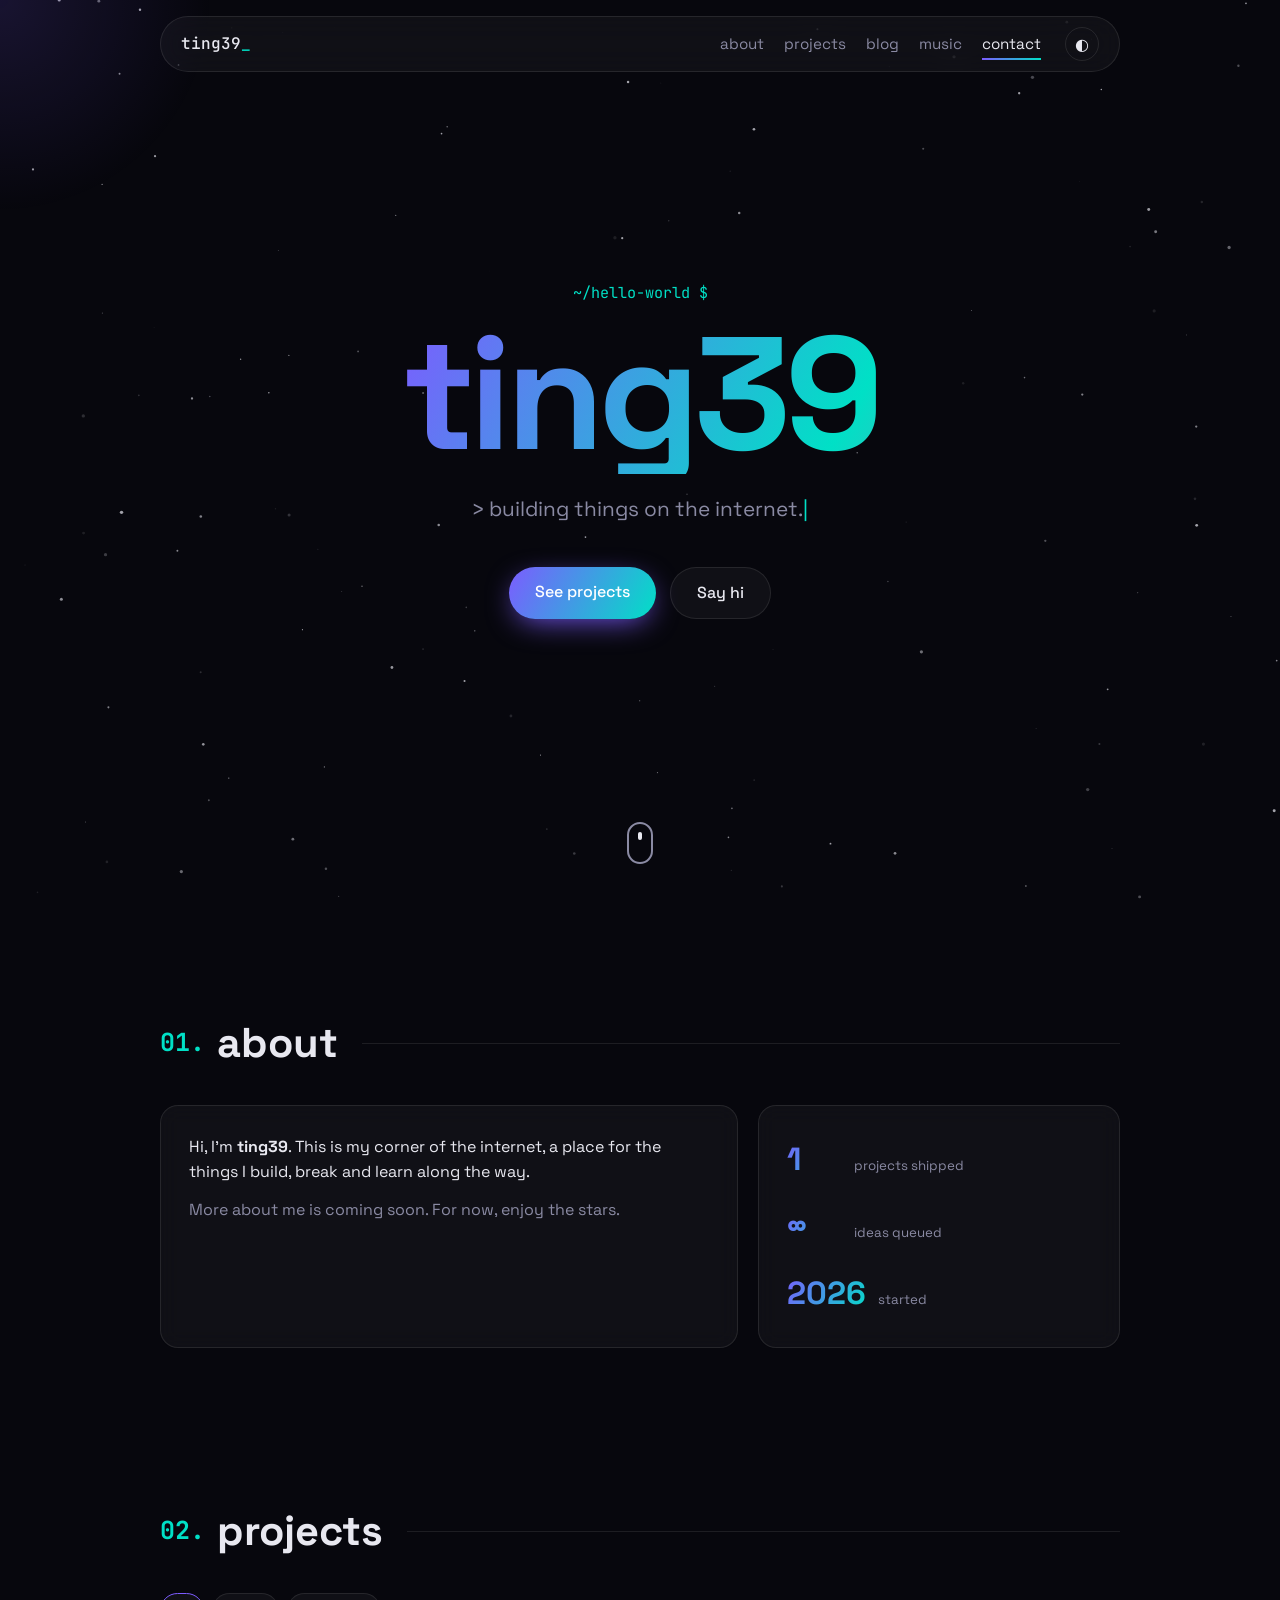
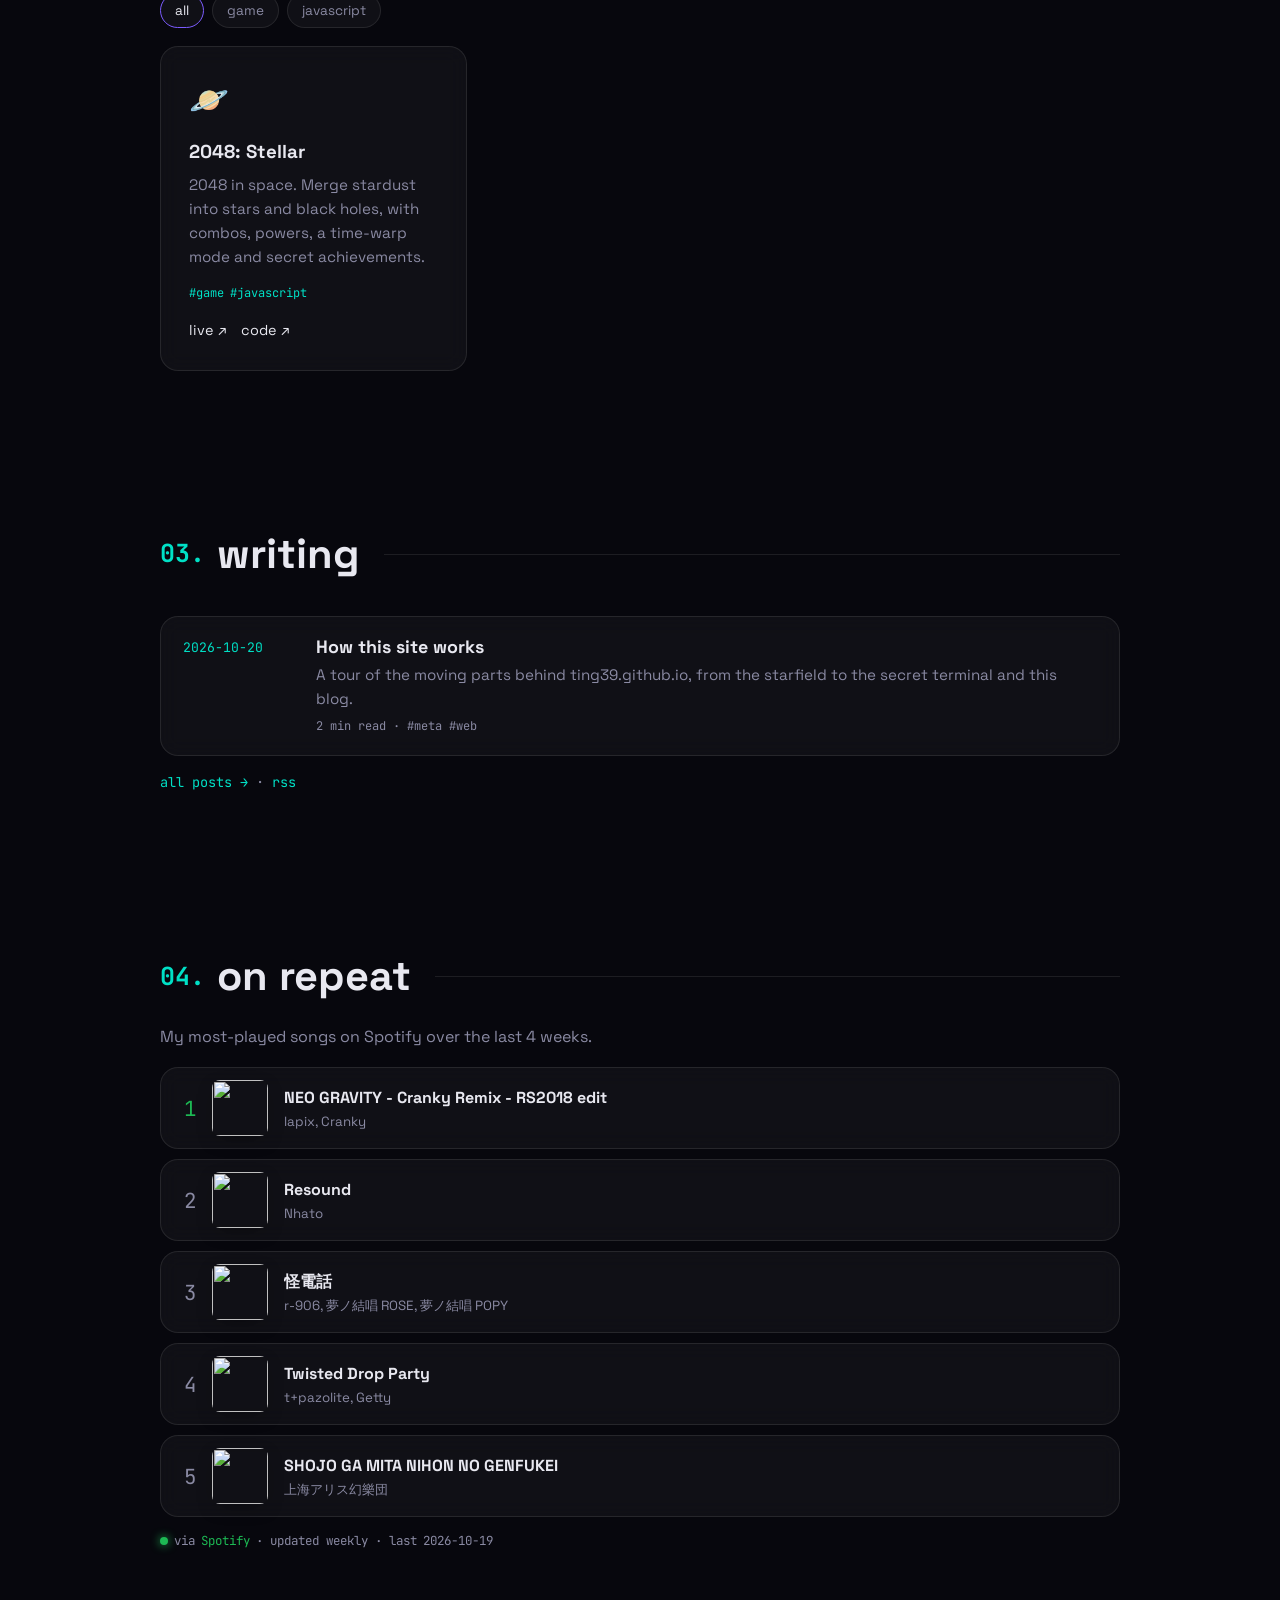
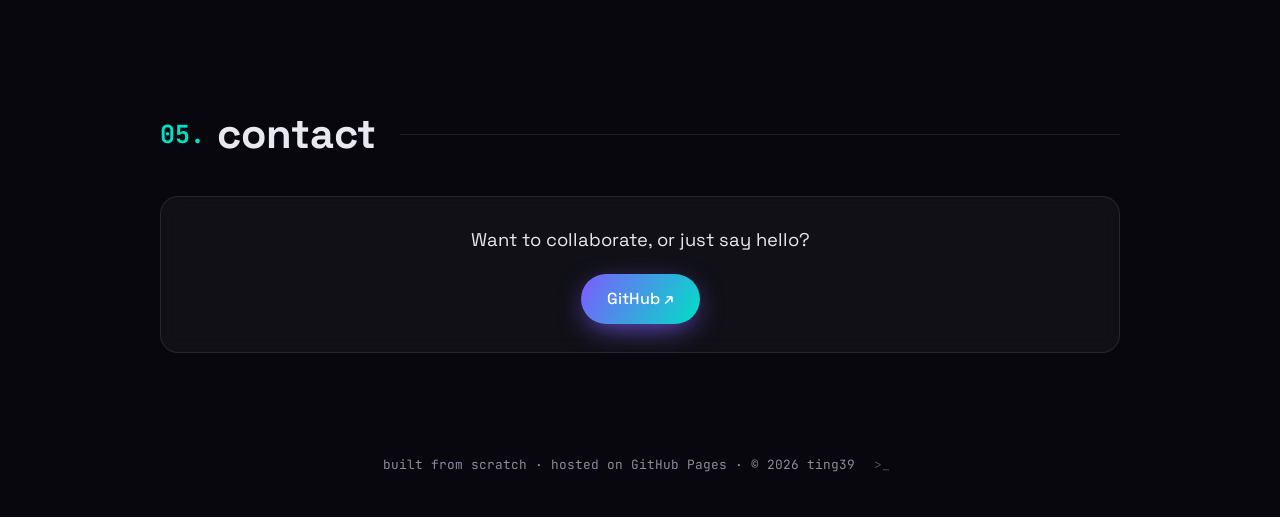
==== commit bfc8deff: "Add a Markdown blog with feeds, tag pages and a build Action posts/*.md → blog/ pages, posts.json, A" ====
--- a/index.html
+++ b/index.html
@@ -6,6 +6,8 @@
   <title>ting39</title>
   <meta name="description" content="ting39 — personal homepage, projects and experiments.">
   <link rel="icon" href="data:image/svg+xml,<svg xmlns='http://www.w3.org/2000/svg' viewBox='0 0 100 100'><text y='.9em' font-size='90'>✦</text></svg>">
+  <link rel="alternate" type="application/atom+xml" title="ting39 · blog" href="feed.xml">
+  <script>try{var t=localStorage.getItem("theme");if(t)document.documentElement.dataset.theme=t}catch(e){}</script>
   <link rel="preconnect" href="https://fonts.googleapis.com">
   <link rel="preconnect" href="https://fonts.gstatic.com" crossorigin>
   <link href="https://fonts.googleapis.com/css2?family=Space+Grotesk:wght@400;500;700&family=JetBrains+Mono:wght@400;500&display=swap" rel="stylesheet">
@@ -20,6 +22,7 @@
     <nav>
       <a href="#about">about</a>
       <a href="#projects">projects</a>
+      <a href="#blog" id="blogNav" hidden>blog</a>
       <a href="#music" id="musicNav" hidden>music</a>
       <a href="#contact">contact</a>
     </nav>
@@ -69,6 +72,13 @@
       </div>
     </section>
 
+    <!-- WRITING (latest posts from posts.json, which .github/workflows/blog.yml builds from posts/*.md) -->
+    <section id="blog" class="section reveal" hidden>
+      <h2><span class="num">03.</span> writing</h2>
+      <ol class="post-list" id="latestPosts"></ol>
+      <p class="mono more-posts"><a href="blog/">all posts →</a> · <a href="feed.xml">rss</a></p>
+    </section>
+
     <!-- MUSIC (filled weekly from Spotify by .github/workflows/spotify.yml) -->
     <section id="music" class="section reveal" hidden>
       <h2><span class="num">03.</span> on repeat</h2>
@@ -83,7 +93,7 @@
 
     <!-- CONTACT -->
     <section id="contact" class="section reveal">
-      <h2><span class="num" id="contactNum">03.</span> contact</h2>
+      <h2><span class="num">03.</span> contact</h2>
       <div class="card contact">
         <p>Want to collaborate, or just say hello?</p>
         <div class="links">
--- a/style.css
+++ b/style.css
@@ -274,3 +274,29 @@
   *, *::before, *::after { animation: none !important; transition: none !important; }
   .reveal { opacity: 1; transform: none; }
 }
+
+/* POSTS (homepage "writing" section and the blog index share these) */
+.post-list { list-style: none; display: grid; gap: 12px; }
+.post-item {
+  display: grid; grid-template-columns: 7.2em 1fr; gap: 6px 18px; padding: 18px 22px;
+  transition: transform .25s, border-color .25s;
+}
+.post-item:hover, .post-item:focus-visible { border-color: var(--a1); transform: translateX(4px); outline: none; }
+.pi-date { color: var(--a2); font-size: .82rem; padding-top: .2em; }
+.pi-main { display: flex; flex-direction: column; gap: 4px; min-width: 0; }
+.pi-title { font-size: 1.12rem; line-height: 1.35; }
+.pi-sum { color: var(--muted); font-size: .95rem; }
+.pi-meta { color: var(--muted); font-size: .75rem; margin-top: 2px; }
+.post-item:hover .pi-title { color: var(--a2); }
+.more-posts { margin-top: 16px; font-size: .85rem; color: var(--muted); }
+.more-posts a { color: var(--a2); }
+.more-posts a:hover { text-decoration: underline; text-underline-offset: 3px; }
+@media (max-width: 560px) {
+  .post-item { grid-template-columns: 1fr; padding: 16px 18px; }
+}
+
+.skip {
+  position: fixed; left: 16px; top: -60px; z-index: 50; padding: 8px 14px; border-radius: 8px;
+  background: var(--a1); color: #fff; transition: top .2s;
+}
+.skip:focus { top: 16px; }
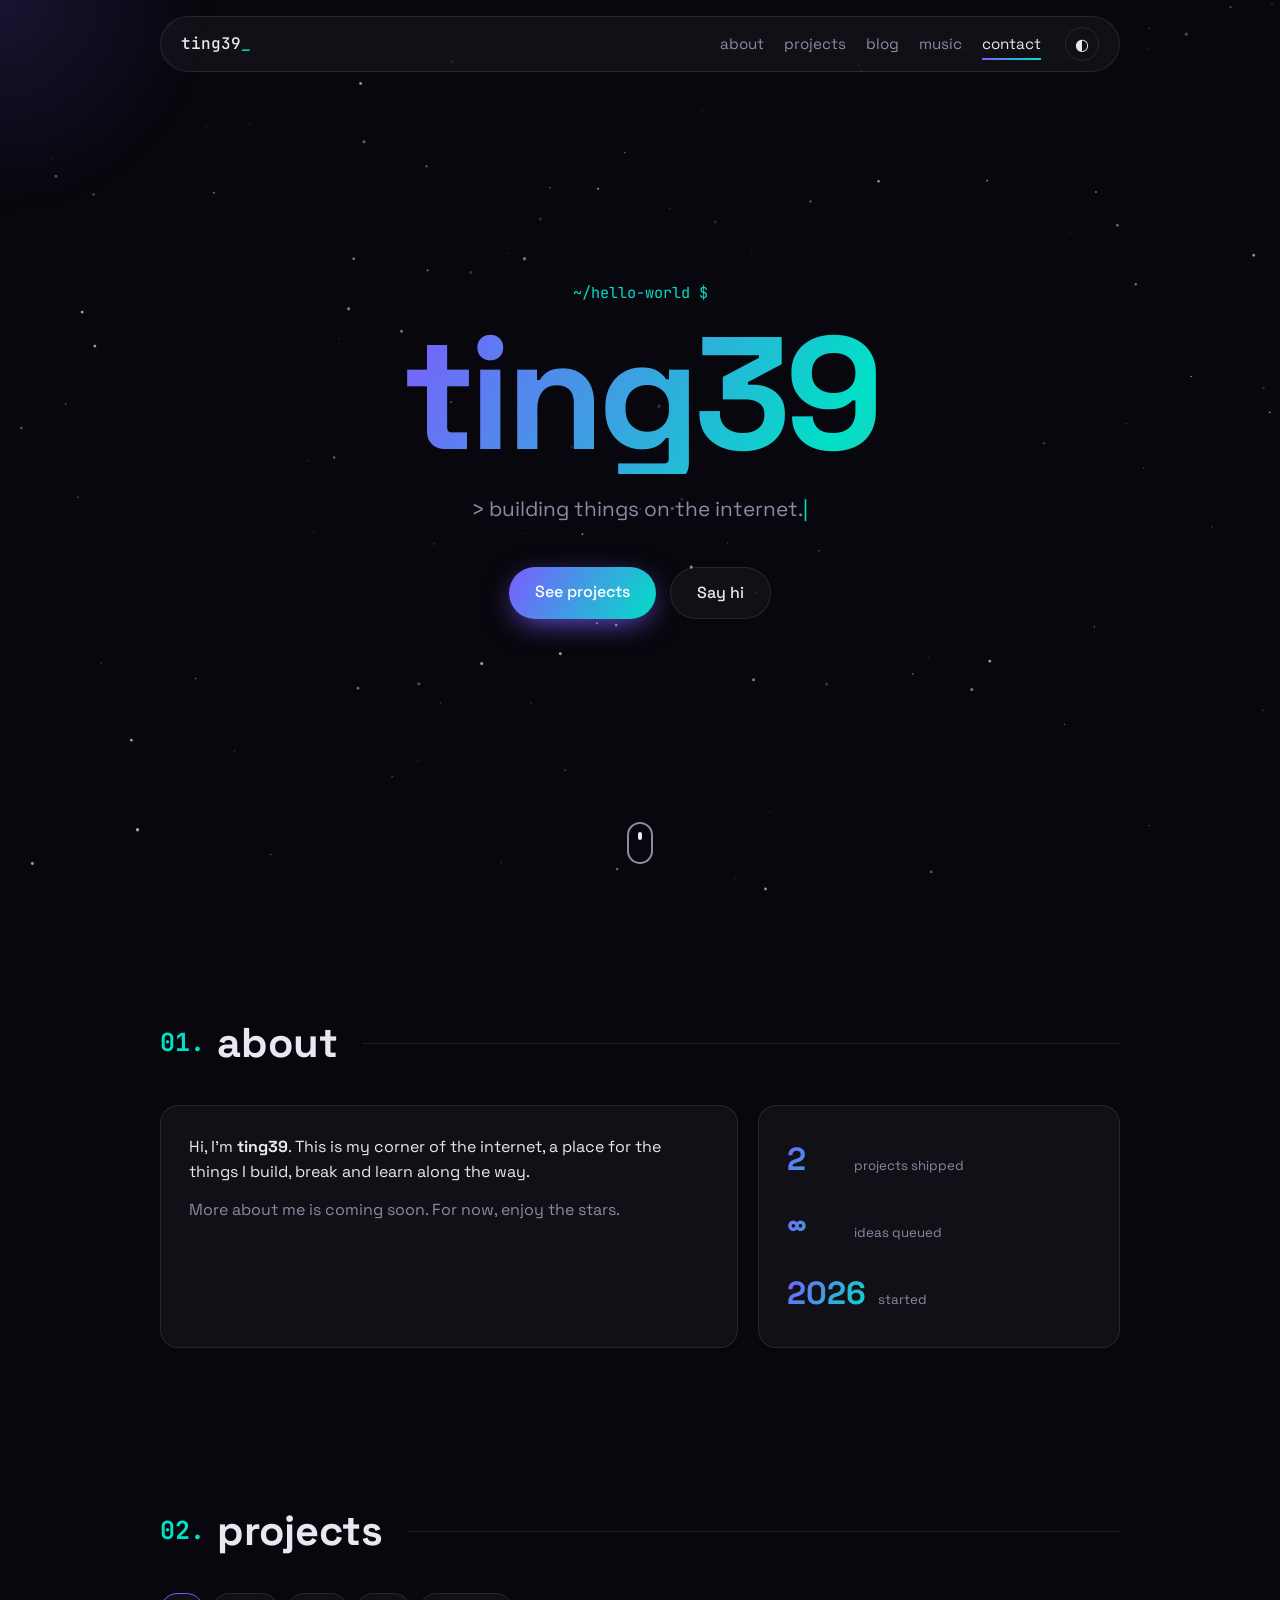
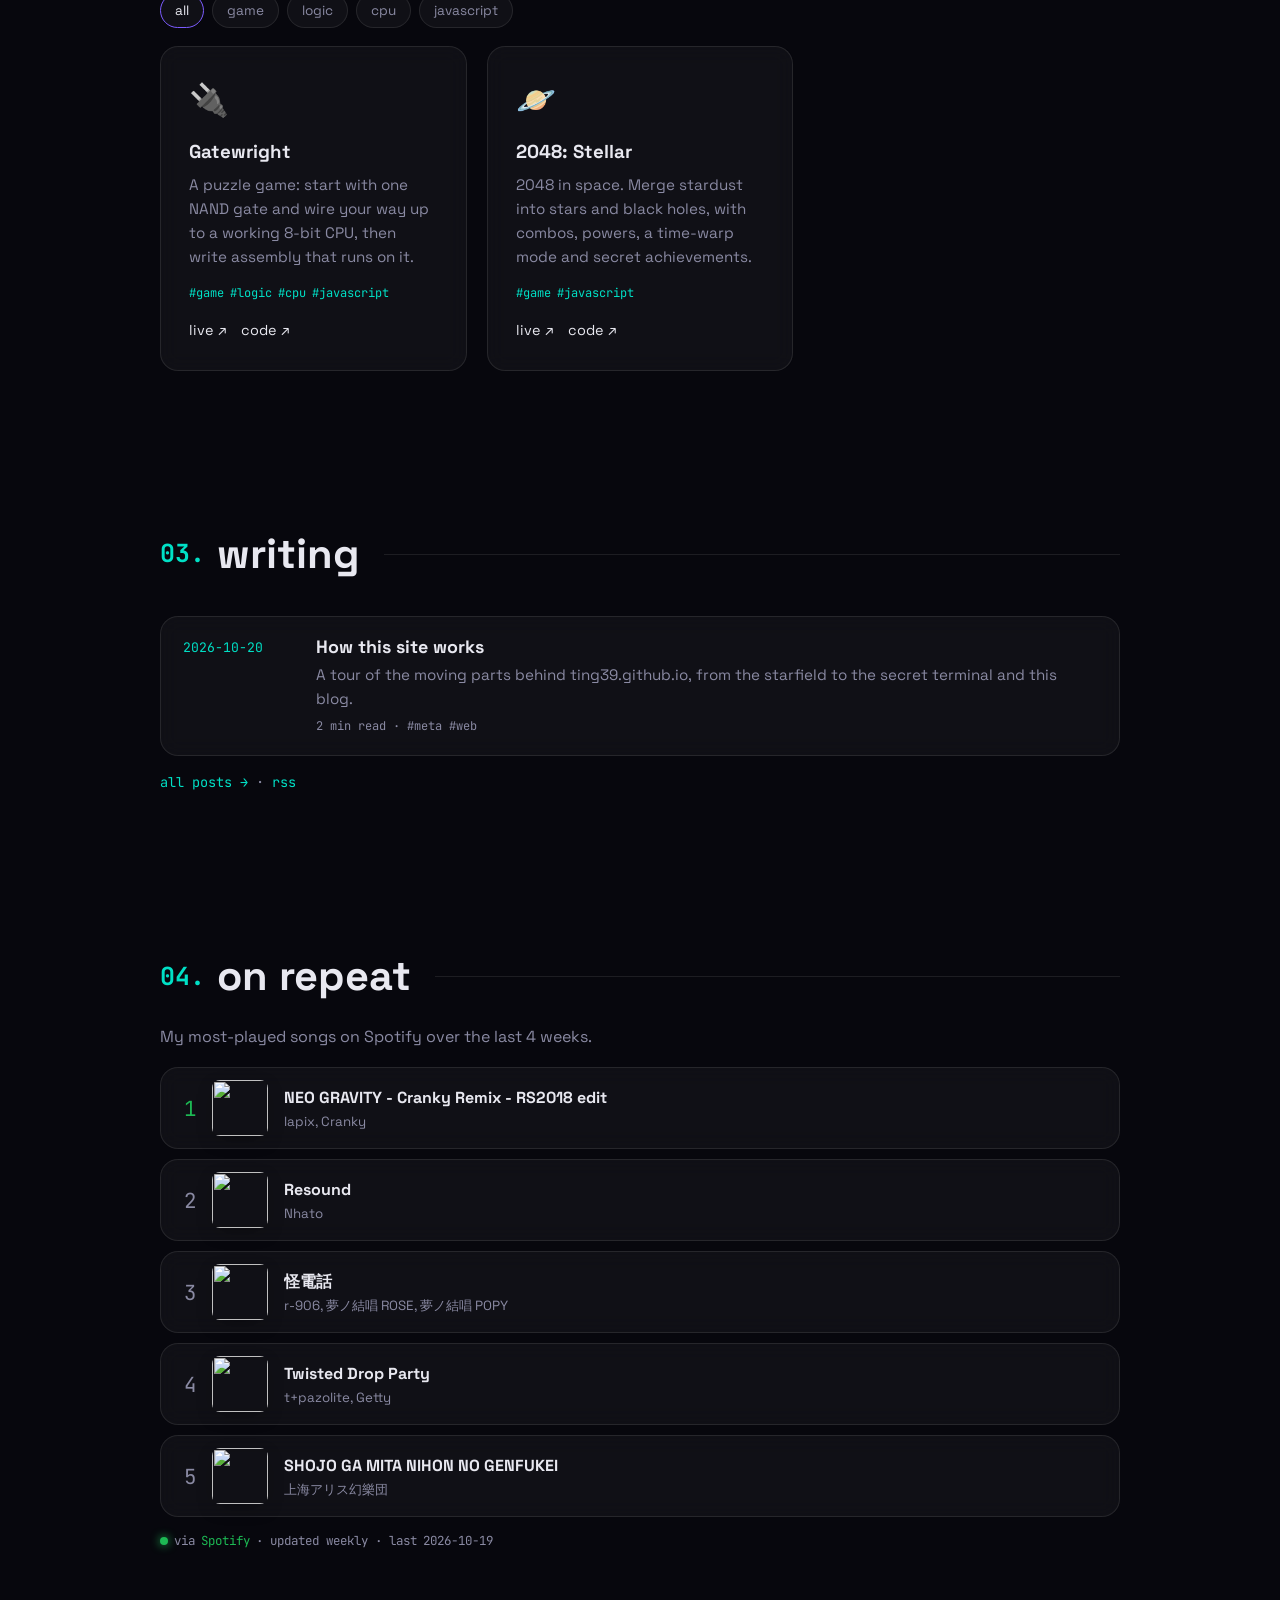
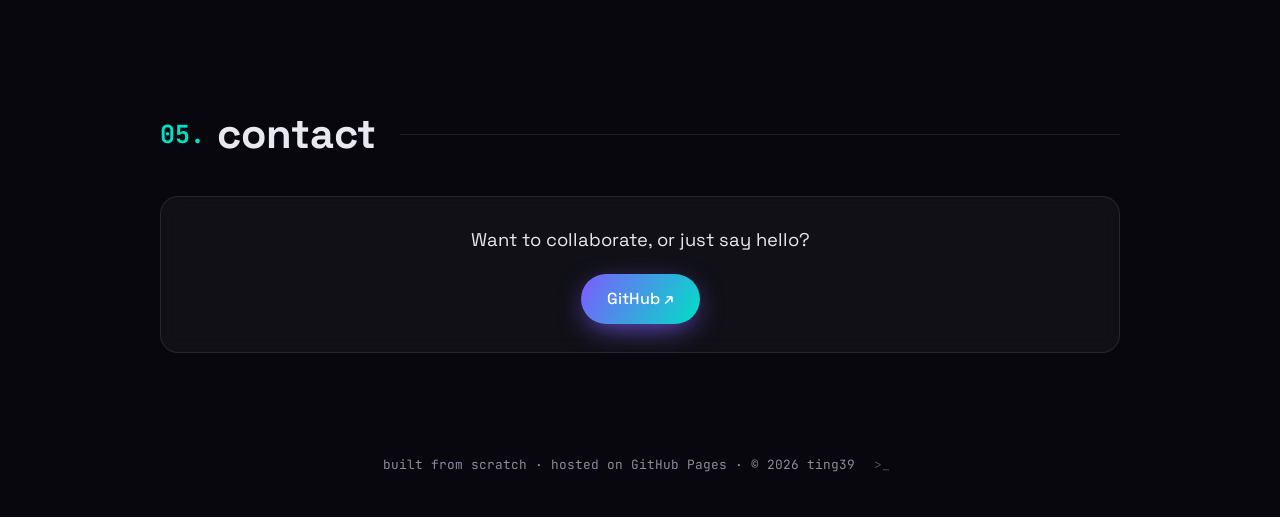
==== commit 332b6a8d: "Add a link-preview image (og:image) Co-Authored-By: Claude Opus 5.5 <noreply@anthropic.com>" ====
--- a/index.html
+++ b/index.html
@@ -6,6 +6,11 @@
   <title>ting39</title>
   <meta name="description" content="ting39 — personal homepage, projects and experiments.">
   <link rel="icon" href="data:image/svg+xml,<svg xmlns='http://www.w3.org/2000/svg' viewBox='0 0 100 100'><text y='.9em' font-size='90'>✦</text></svg>">
+  <meta property="og:title" content="ting39">
+  <meta property="og:description" content="ting39 — personal homepage, projects and experiments.">
+  <meta property="og:url" content="https://ting39.github.io/">
+  <meta property="og:image" content="https://ting39.github.io/assets/og.png">
+  <meta name="twitter:card" content="summary_large_image">
   <link rel="alternate" type="application/atom+xml" title="ting39 · blog" href="feed.xml">
   <script>try{var t=localStorage.getItem("theme");if(t)document.documentElement.dataset.theme=t}catch(e){}</script>
   <link rel="preconnect" href="https://fonts.googleapis.com">
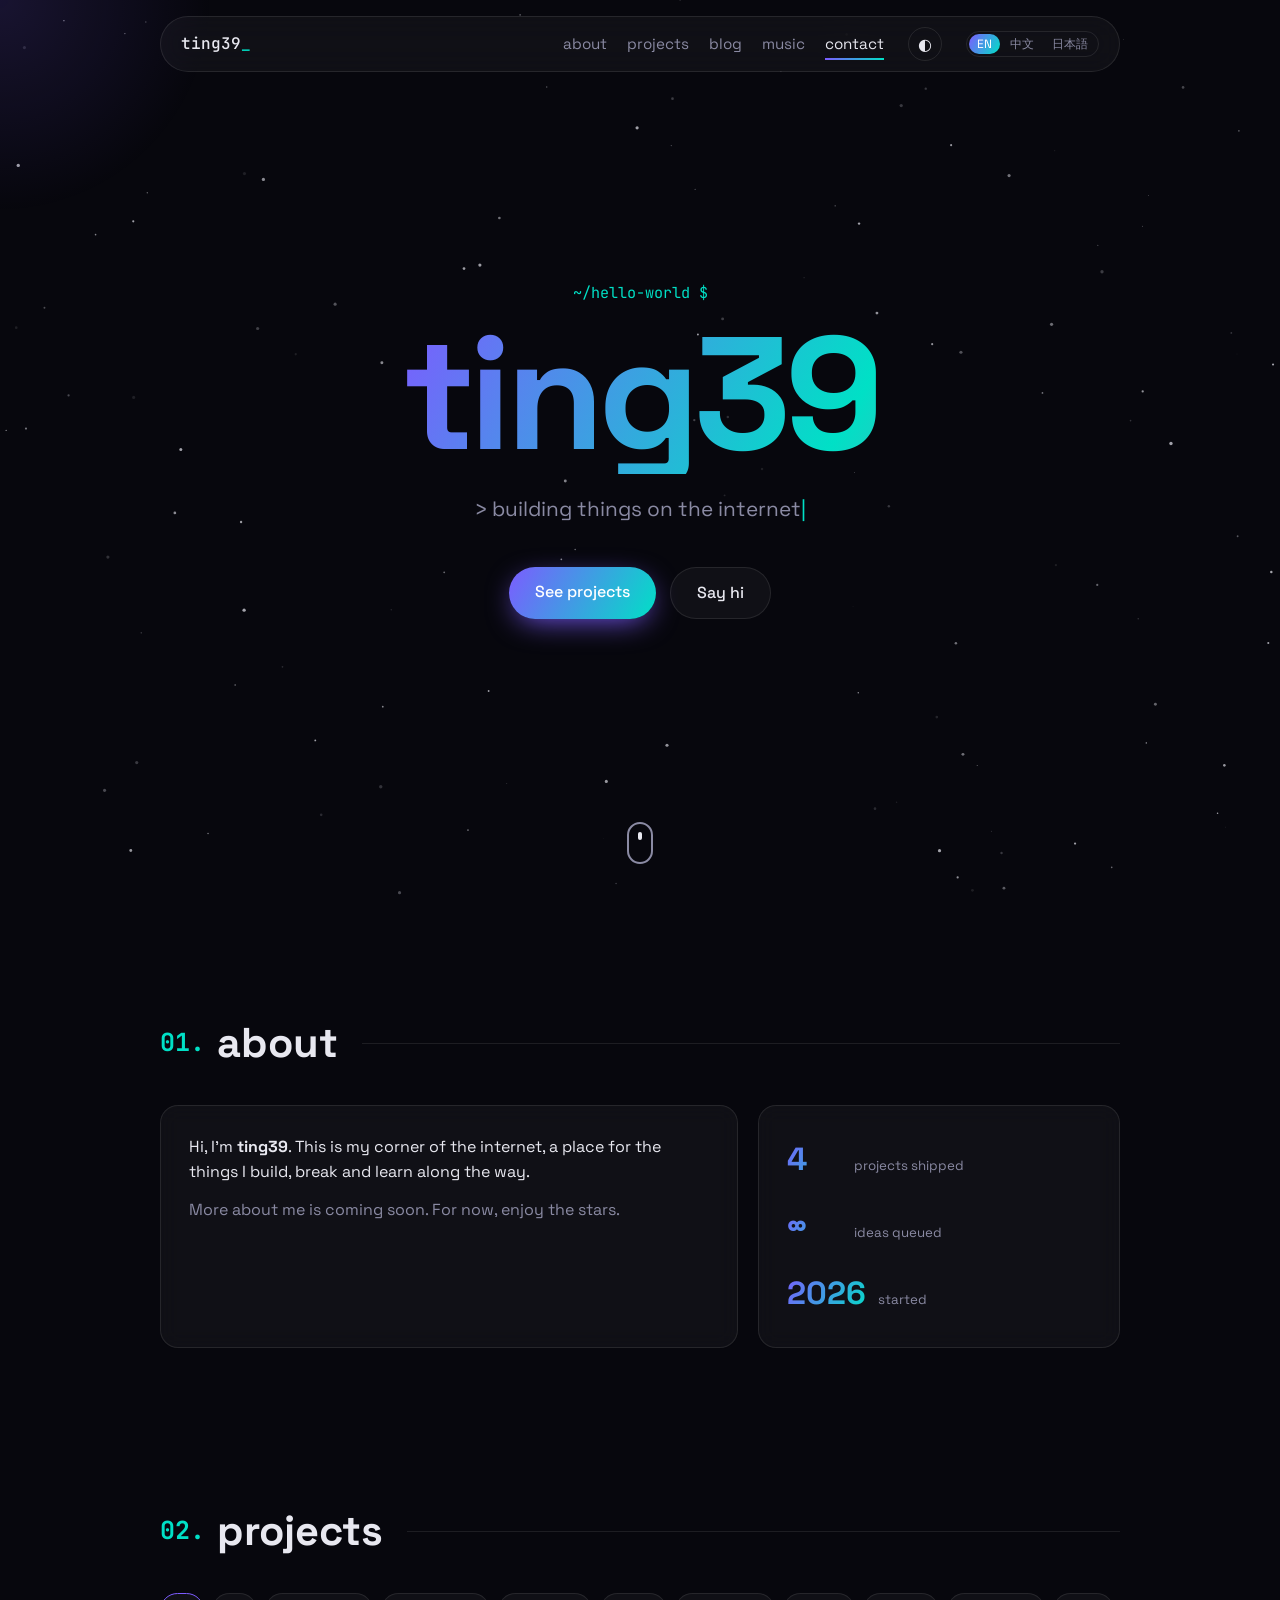
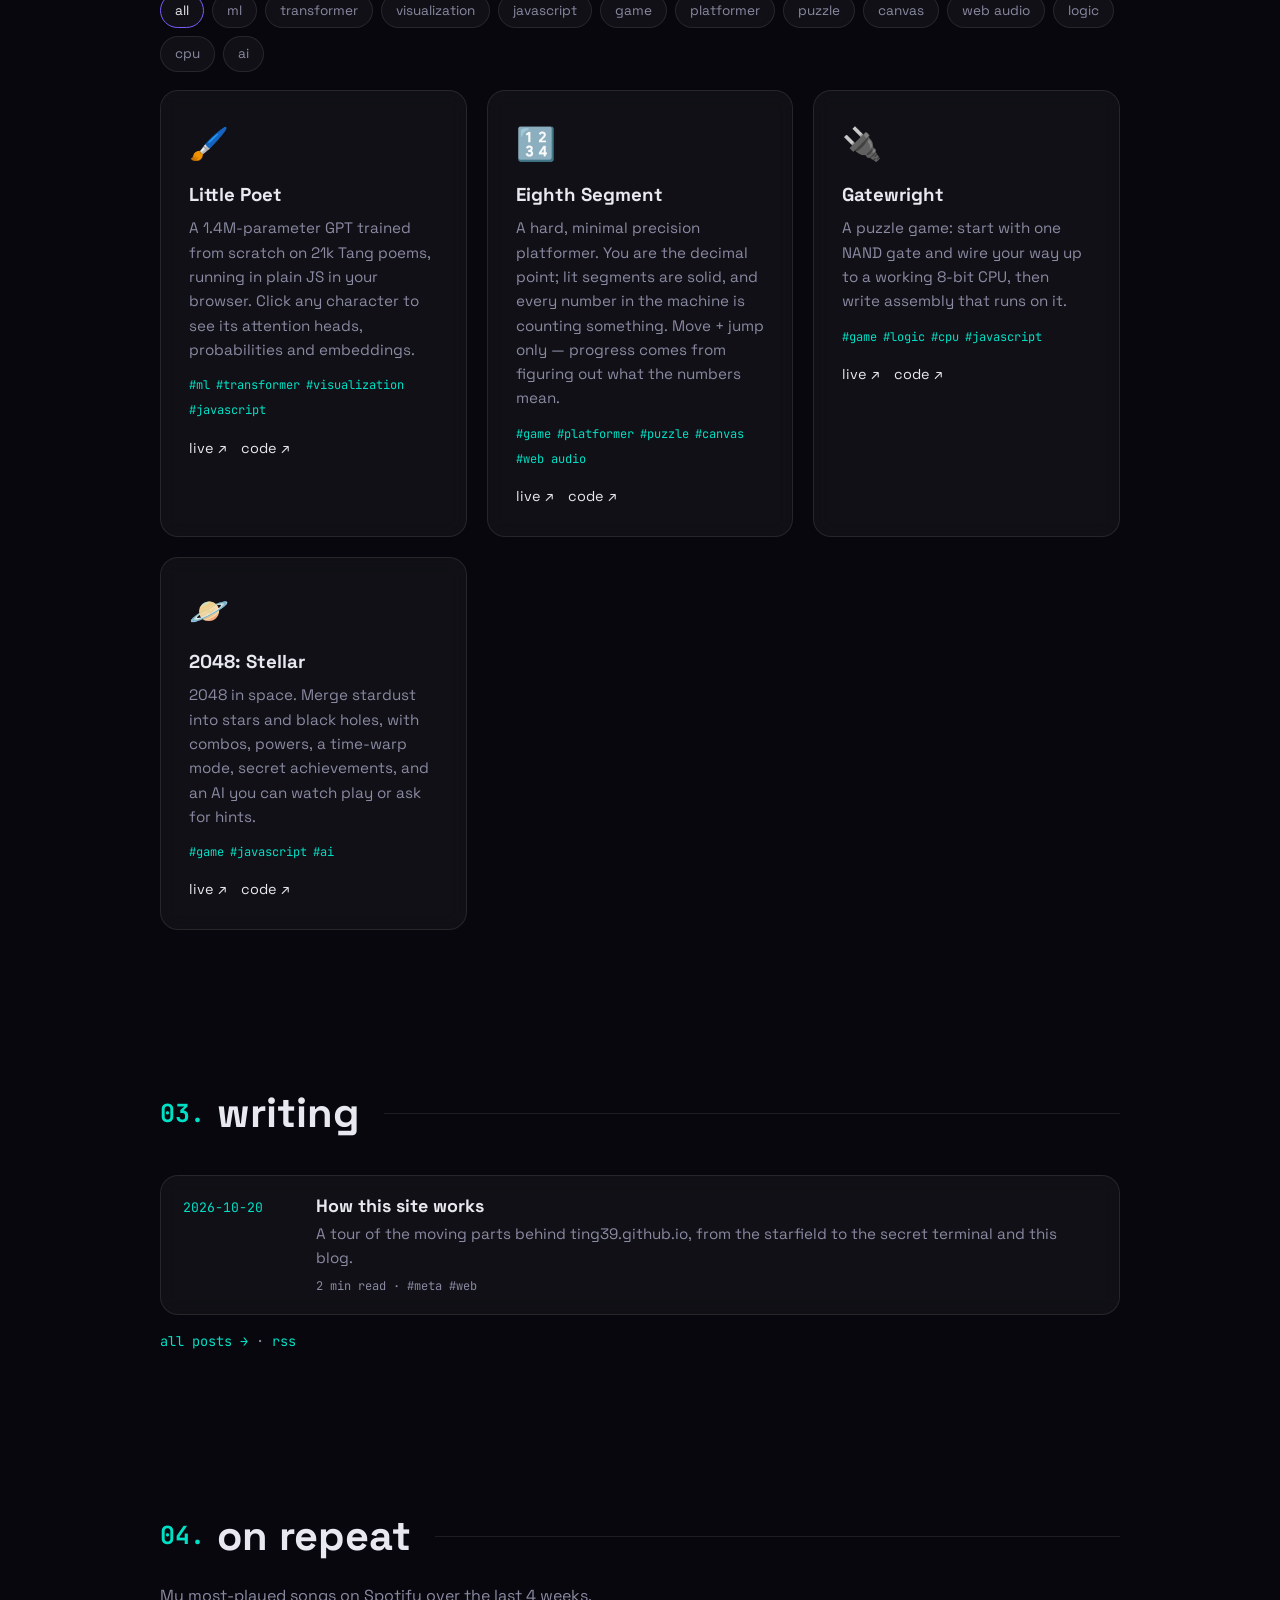
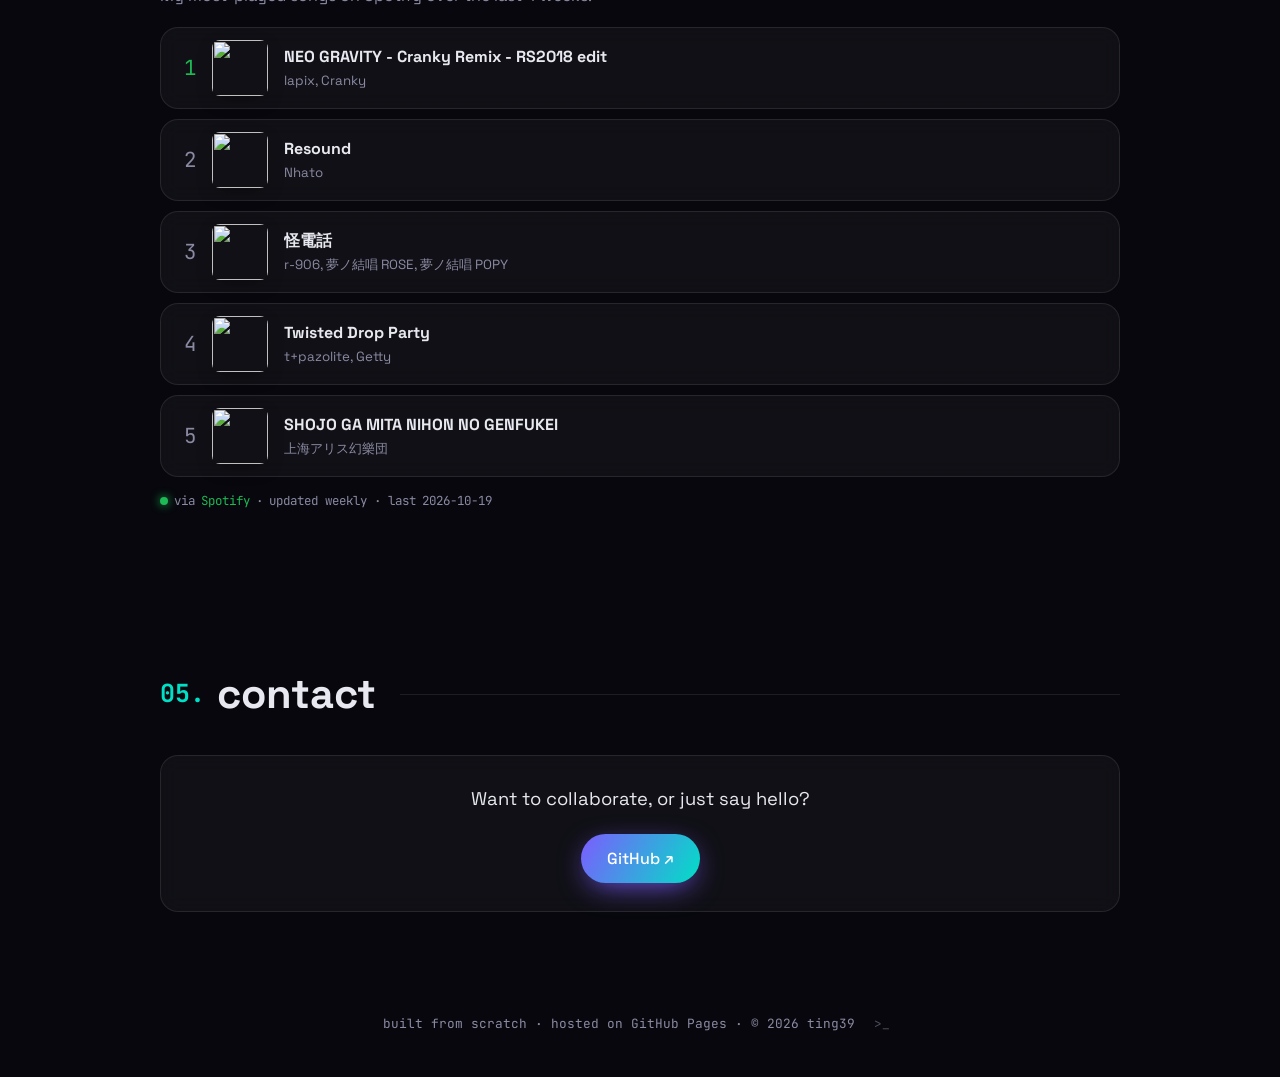
==== commit 93f6b3e1: "Add Traditional Chinese (Taiwan) and Japanese to the whole homepage - assets/i18n.js: shared languag" ====
--- a/index.html
+++ b/index.html
@@ -4,7 +4,7 @@
   <meta charset="utf-8">
   <meta name="viewport" content="width=device-width, initial-scale=1">
   <title>ting39</title>
-  <meta name="description" content="ting39 — personal homepage, projects and experiments.">
+  <meta name="description" content="ting39 — personal homepage, projects and experiments. 個人網站 · 個人サイト">
   <link rel="icon" href="data:image/svg+xml,<svg xmlns='http://www.w3.org/2000/svg' viewBox='0 0 100 100'><text y='.9em' font-size='90'>✦</text></svg>">
   <meta property="og:title" content="ting39">
   <meta property="og:description" content="ting39 — personal homepage, projects and experiments.">
@@ -25,82 +25,83 @@
   <header class="nav">
     <a class="logo" href="#top">ting39<span class="blink">_</span></a>
     <nav>
-      <a href="#about">about</a>
-      <a href="#projects">projects</a>
-      <a href="#blog" id="blogNav" hidden>blog</a>
-      <a href="#music" id="musicNav" hidden>music</a>
-      <a href="#contact">contact</a>
+      <a href="#about" data-i18n="nav.about">about</a>
+      <a href="#projects" data-i18n="nav.projects">projects</a>
+      <a href="#blog" id="blogNav" hidden data-i18n="nav.blog">blog</a>
+      <a href="#music" id="musicNav" hidden data-i18n="nav.music">music</a>
+      <a href="#contact" data-i18n="nav.contact">contact</a>
     </nav>
-    <button class="theme-toggle" id="themeToggle" aria-label="Toggle light/dark theme">◐</button>
+    <button class="theme-toggle" id="themeToggle" aria-label="Toggle light/dark theme" data-i18n-attr="aria-label:nav.theme">◐</button>
+    <div id="langSwitch"></div>
   </header>
 
   <main id="top">
     <!-- HERO -->
     <section class="hero">
-      <p class="mono kicker"><button class="kicker-btn" type="button" data-terminal title="open a terminal (or press `)">~/hello-world $</button></p>
+      <p class="mono kicker"><button class="kicker-btn" type="button" data-terminal title="open a terminal (or press `)" data-i18n-attr="title:hero.terminal">~/hello-world $</button></p>
       <h1 class="glitch" data-text="ting39">ting39</h1>
       <p class="tagline">
         <span class="mono">&gt;</span> <span id="typed"></span><span class="caret">|</span>
       </p>
       <div class="hero-actions">
-        <a class="btn primary" href="#projects">See projects</a>
-        <a class="btn ghost" href="#contact">Say hi</a>
+        <a class="btn primary" href="#projects" data-i18n="hero.see">See projects</a>
+        <a class="btn ghost" href="#contact" data-i18n="hero.hi">Say hi</a>
       </div>
-      <a class="scroll-hint" href="#about" aria-label="Scroll down"><span></span></a>
+      <a class="scroll-hint" href="#about" aria-label="Scroll down" data-i18n-attr="aria-label:hero.scroll"><span></span></a>
     </section>
 
     <!-- ABOUT -->
     <section id="about" class="section reveal">
-      <h2><span class="num">01.</span> about</h2>
+      <h2><span class="num">01.</span> <span data-i18n="about.h">about</span></h2>
       <div class="about-grid">
         <div class="card about-text">
-          <p>Hi, I'm <strong>ting39</strong>. This is my corner of the internet, a place for the things I build, break and learn along the way.</p>
-          <p class="muted">More about me is coming soon. For now, enjoy the stars.</p>
+          <p data-i18n-html="about.p1">Hi, I'm <strong>ting39</strong>. This is my corner of the internet, a place for the things I build, break and learn along the way.</p>
+          <p class="muted" data-i18n="about.p2">More about me is coming soon. For now, enjoy the stars.</p>
         </div>
         <div class="card stats">
-          <div><span class="stat" data-count="0">0</span><small>projects shipped</small></div>
-          <div><span class="stat">∞</span><small>ideas queued</small></div>
-          <div><span class="stat" id="year"></span><small>started</small></div>
+          <div><span class="stat" data-count="0">0</span><small data-i18n="stat.shipped">projects shipped</small></div>
+          <div><span class="stat">∞</span><small data-i18n="stat.ideas">ideas queued</small></div>
+          <div><span class="stat" id="year"></span><small data-i18n="stat.started">started</small></div>
         </div>
       </div>
     </section>
 
     <!-- PROJECTS -->
     <section id="projects" class="section reveal">
-      <h2><span class="num">02.</span> projects</h2>
+      <h2><span class="num">02.</span> <span data-i18n="projects.h">projects</span></h2>
       <div class="filters" id="filters"></div>
       <div class="project-grid" id="projectGrid"></div>
       <div class="empty card" id="emptyState" hidden>
         <div class="orbit"><span></span></div>
-        <h3>Nothing here yet</h3>
-        <p class="muted">Projects are being built in the playground. Check back soon.</p>
+        <h3 data-i18n="projects.empty">Nothing here yet</h3>
+        <p class="muted" data-i18n="projects.emptySub">Projects are being built in the playground. Check back soon.</p>
       </div>
     </section>
 
     <!-- WRITING (latest posts from posts.json, which .github/workflows/blog.yml builds from posts/*.md) -->
     <section id="blog" class="section reveal" hidden>
-      <h2><span class="num">03.</span> writing</h2>
+      <h2><span class="num">03.</span> <span data-i18n="blog.h">writing</span></h2>
       <ol class="post-list" id="latestPosts"></ol>
-      <p class="mono more-posts"><a href="blog/">all posts →</a> · <a href="feed.xml">rss</a></p>
+      <p class="mono more-posts"><a href="blog/" data-i18n="blog.all">all posts →</a> · <a href="feed.xml" data-i18n="blog.rss">rss</a></p>
     </section>
 
     <!-- MUSIC (filled weekly from Spotify by .github/workflows/spotify.yml) -->
     <section id="music" class="section reveal" hidden>
-      <h2><span class="num">03.</span> on repeat</h2>
-      <p class="muted music-sub">My most-played songs on Spotify over the last 4 weeks.</p>
+      <h2><span class="num">03.</span> <span data-i18n="music.h">on repeat</span></h2>
+      <p class="muted music-sub" data-i18n="music.sub">My most-played songs on Spotify over the last 4 weeks.</p>
       <ol class="tracks" id="tracks"></ol>
       <div class="player" id="player" hidden>
-        <div class="player-slot"><div class="player-loading mono">loading Spotify player…</div></div>
-        <p class="player-note">Signed in to Spotify in this browser? Full songs play here. Otherwise Spotify plays a 30-second preview.</p>
+        <div class="player-slot"><div class="player-loading mono" data-i18n="music.loading">loading Spotify player…</div></div>
+        <p class="player-note" data-i18n="music.note">Signed in to Spotify in this browser? Full songs play here. Otherwise Spotify plays a 30-second preview.</p>
       </div>
-      <p class="mono music-foot"><span class="spotify-dot"></span> via <a href="https://open.spotify.com" target="_blank" rel="noopener">Spotify</a> · updated weekly · last <span id="musicUpdated"></span></p>
+      <p class="mono music-foot"><span class="spotify-dot"></span> <span data-i18n="music.via">via</span> <a href="https://open.spotify.com" target="_blank" rel="noopener">Spotify</a> · <span data-i18n="music.weekly">updated weekly · last</span> <span id="musicUpdated"></span></p>
     </section>
 
     <!-- CONTACT -->
     <section id="contact" class="section reveal">
-      <h2><span class="num">03.</span> contact</h2>
+      <h2><span class="num">03.</span> <span data-i18n="contact.h">contact</span></h2>
       <div class="card contact">
-        <p>Want to collaborate, or just say hello?</p>
+        <p data-i18n="contact.p">Want to collaborate, or just say hello?</p>
         <div class="links">
           <a class="btn primary" href="https://github.com/ting39" target="_blank" rel="noopener">GitHub ↗</a>
         </div>
@@ -109,9 +110,11 @@
   </main>
 
   <footer>
-    <p class="mono">built from scratch · hosted on GitHub Pages · © <span id="footYear"></span> ting39 <button class="term-btn" type="button" data-terminal aria-label="Open terminal" title="terminal (press `)">&gt;_</button></p>
+    <p class="mono"><span data-i18n="foot.built">built from scratch · hosted on GitHub Pages ·</span> © <span id="footYear"></span> ting39 <button class="term-btn" type="button" data-terminal aria-label="Open terminal" title="terminal (press `)" data-i18n-attr="aria-label:foot.term;title:foot.termTitle">&gt;_</button></p>
   </footer>
 
+  <script src="assets/i18n.js"></script>
+  <script src="assets/i18n-strings.js"></script>
   <script src="projects.js"></script>
   <script src="script.js"></script>
 </body>
--- a/style.css
+++ b/style.css
@@ -300,3 +300,11 @@
   background: var(--a1); color: #fff; transition: top .2s;
 }
 .skip:focus { top: 16px; }
+
+/* language switch (assets/i18n.js) */
+.i18n-switch { display: flex; gap: 2px; border: 1px solid var(--border); border-radius: 999px; padding: 2px; }
+.i18n-switch button { font: inherit; font-size: .75rem; color: var(--muted); background: none; border: 0; border-radius: 999px; padding: 4px 8px; cursor: pointer; line-height: 1; }
+.i18n-switch button:hover { color: var(--fg); }
+.i18n-switch button[aria-pressed="true"] { color: #fff; background: linear-gradient(120deg, var(--a1), var(--a2)); }
+:lang(zh-Hant-TW) body, :lang(ja) body { line-break: strict; }
+@media (max-width: 680px) { .i18n-switch button { padding: 4px 6px; font-size: .7rem; } }
